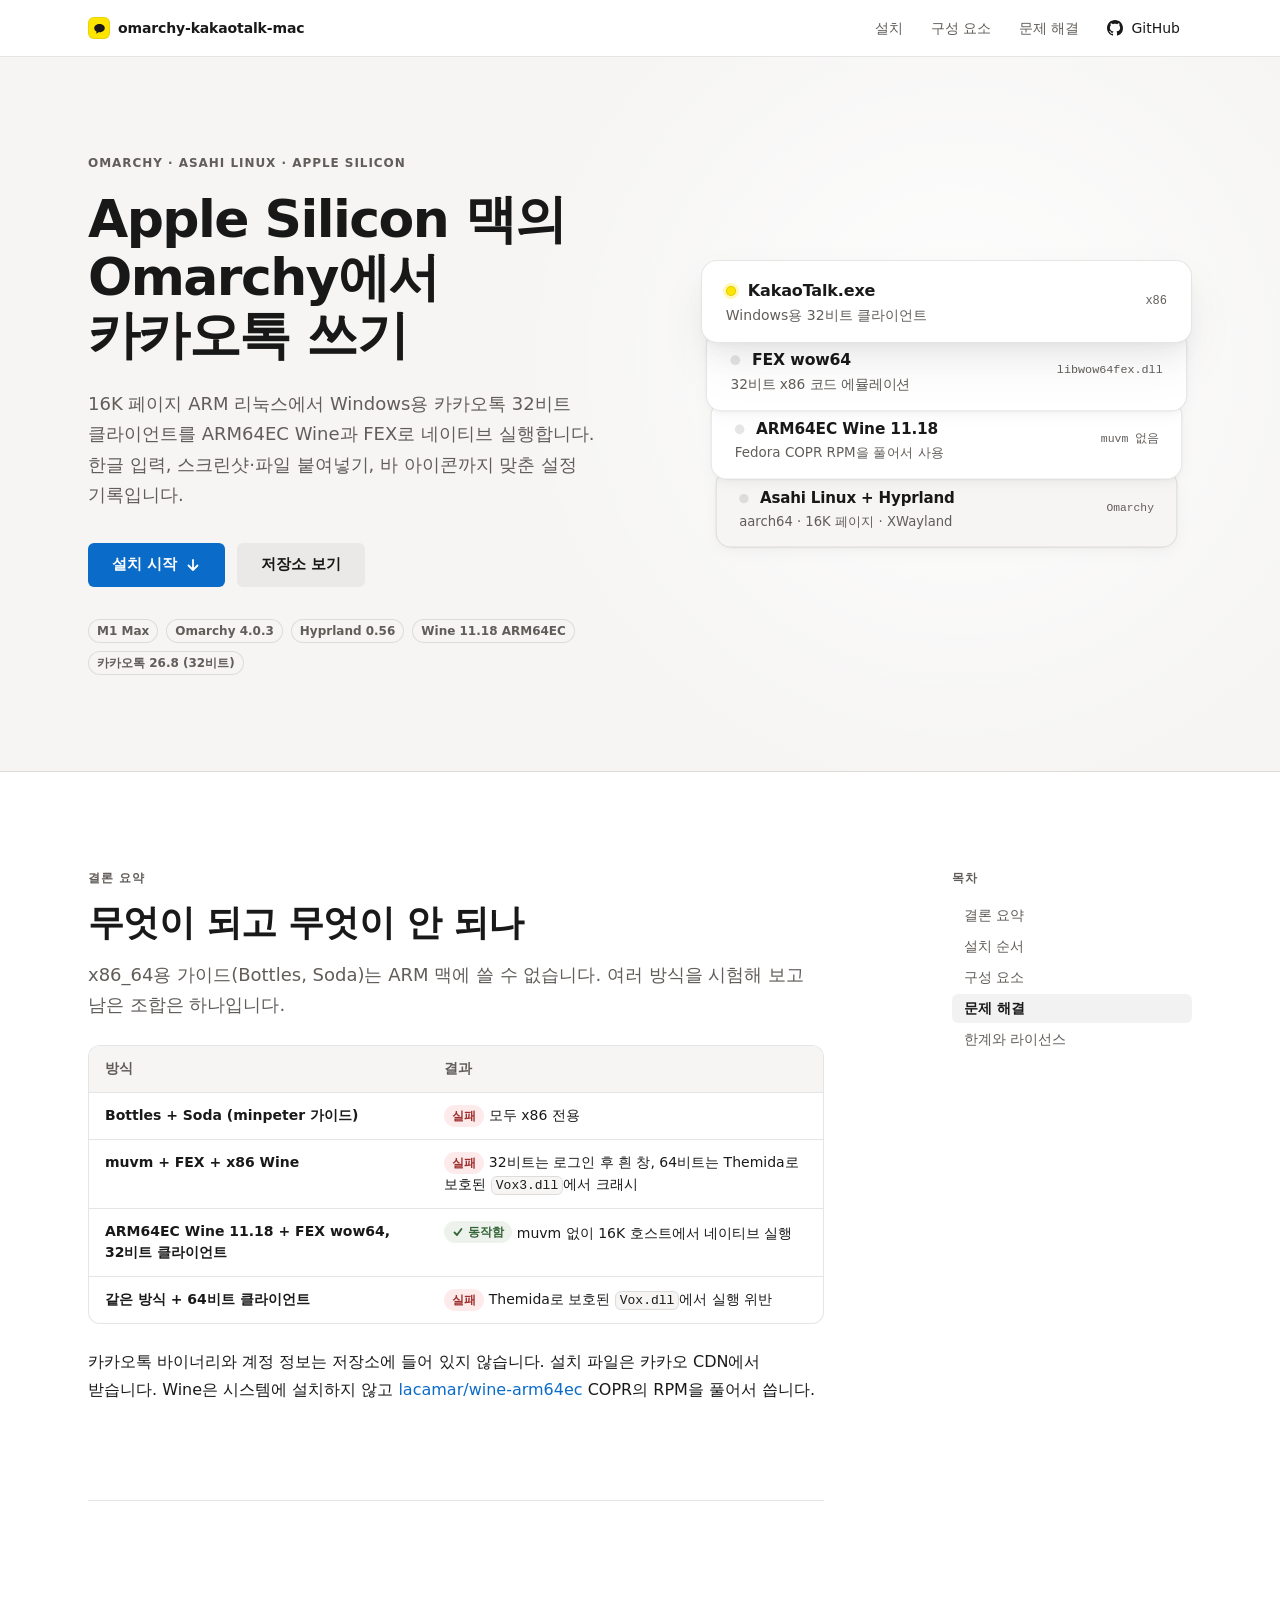
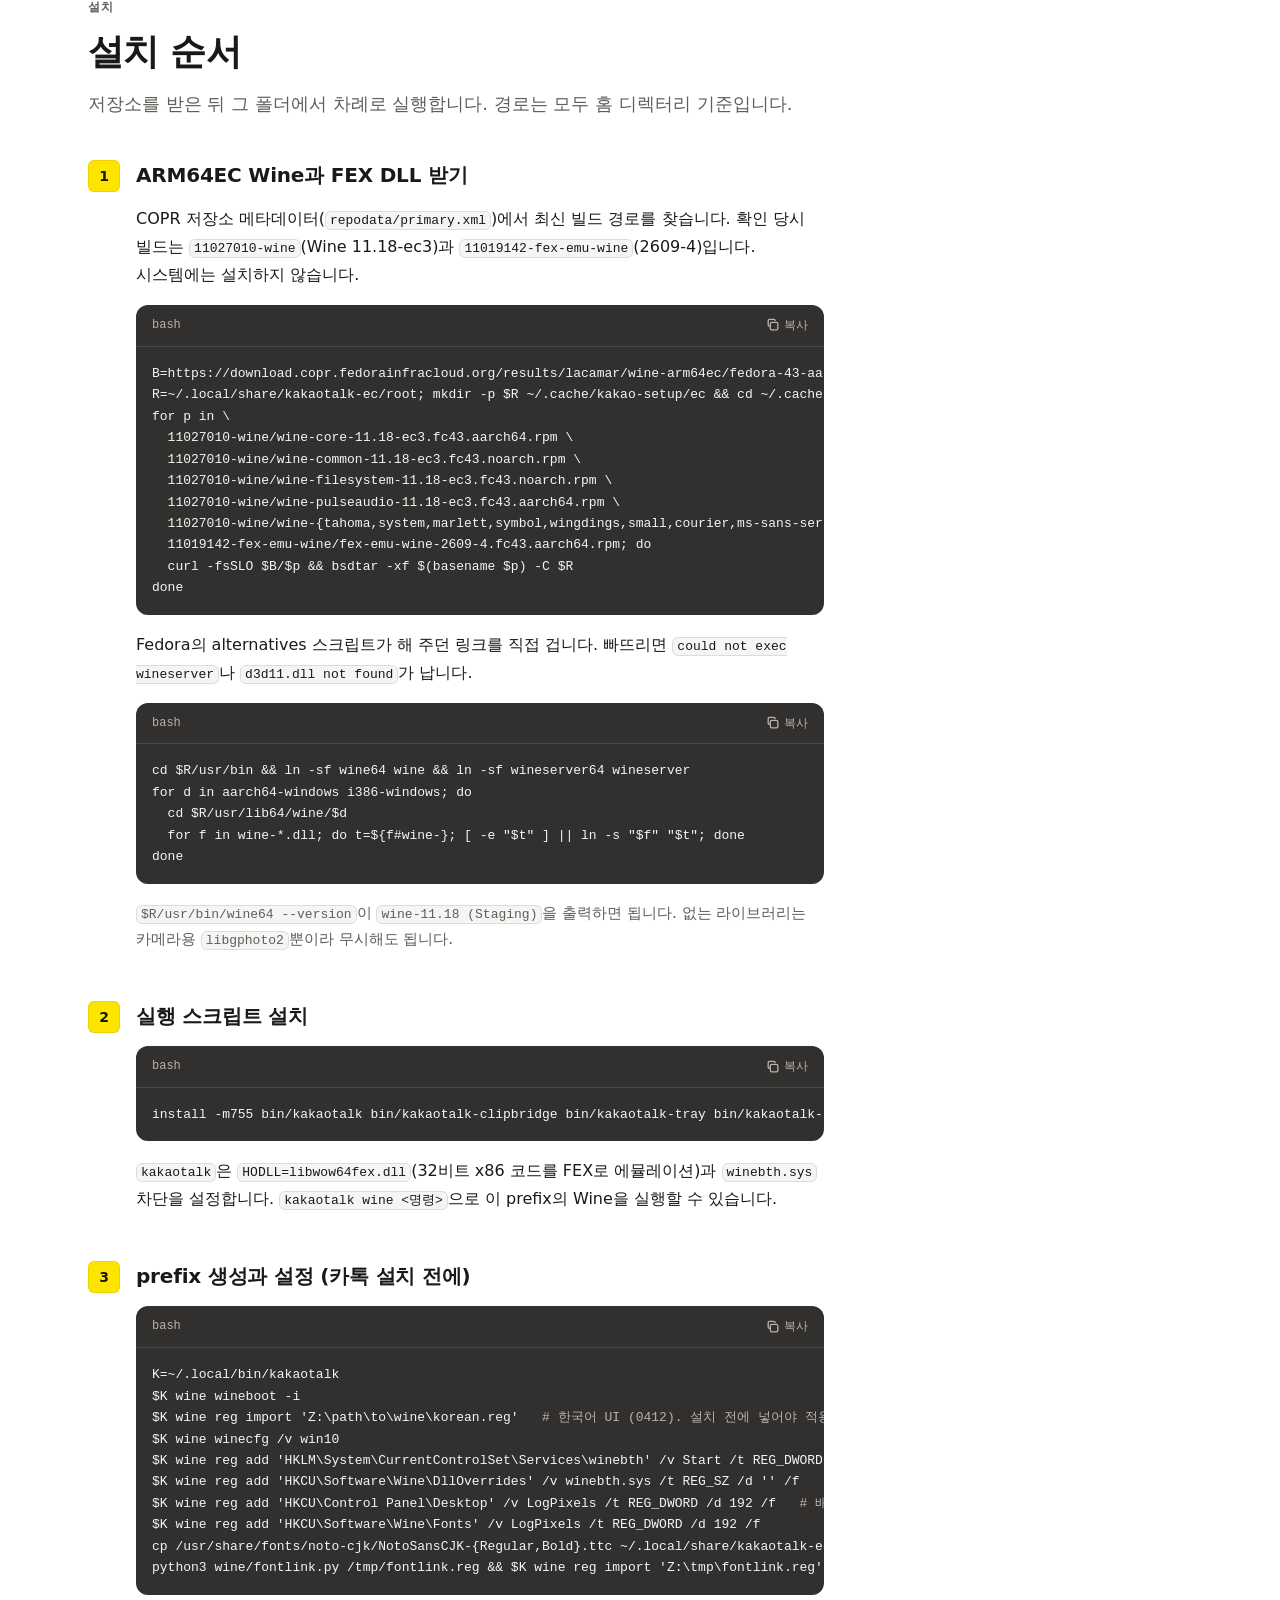
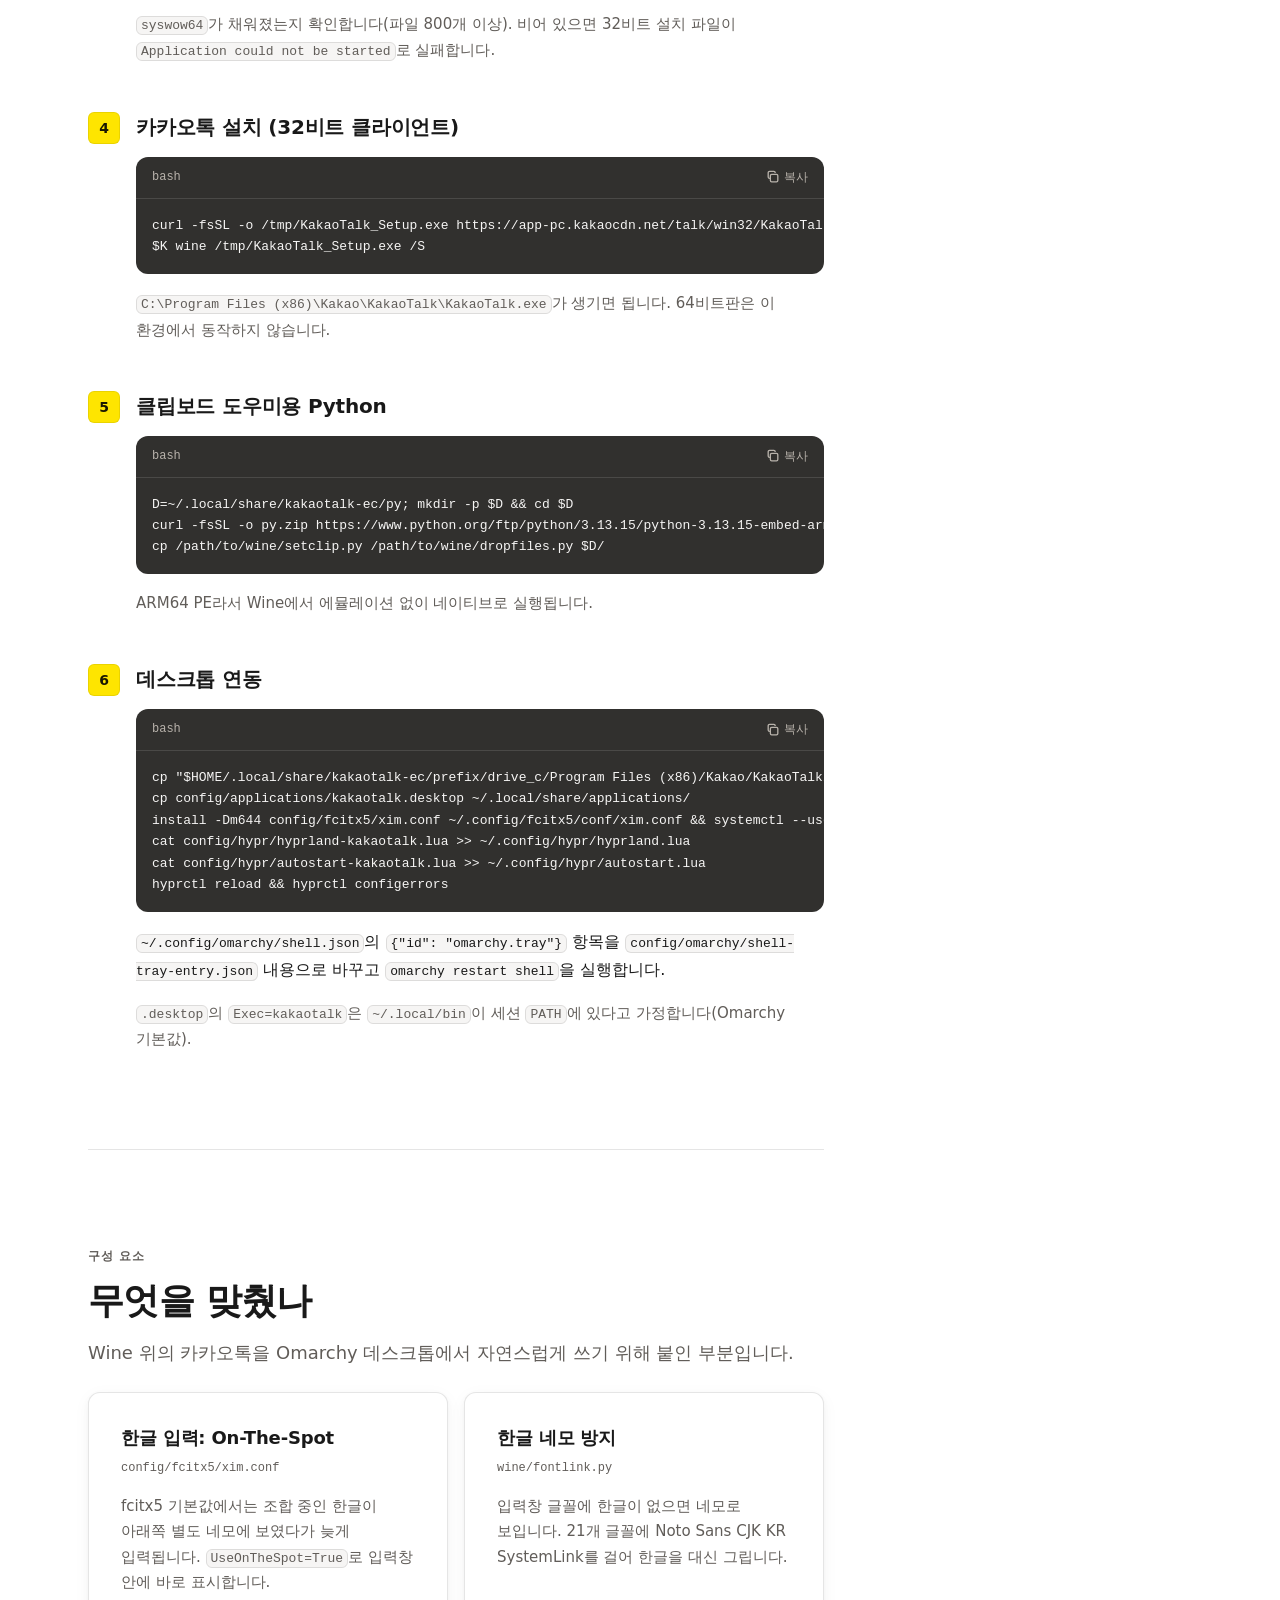
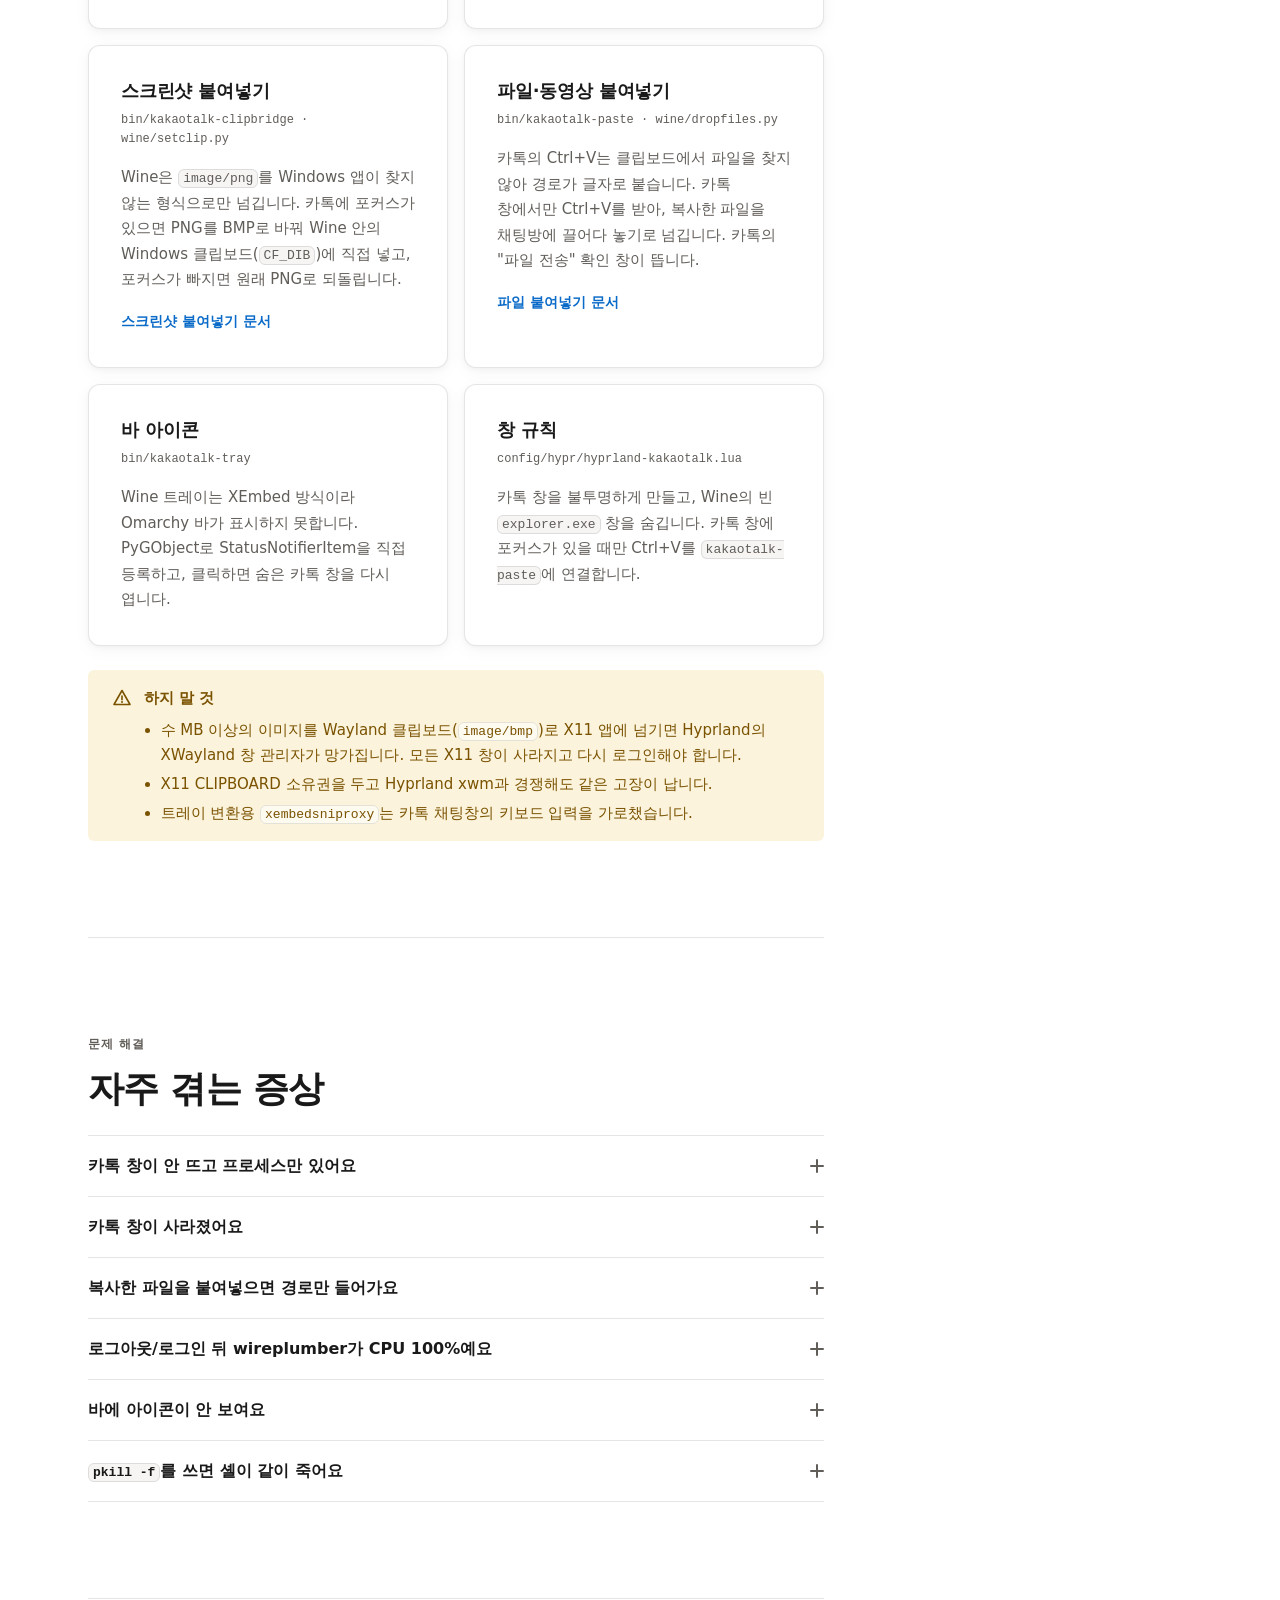
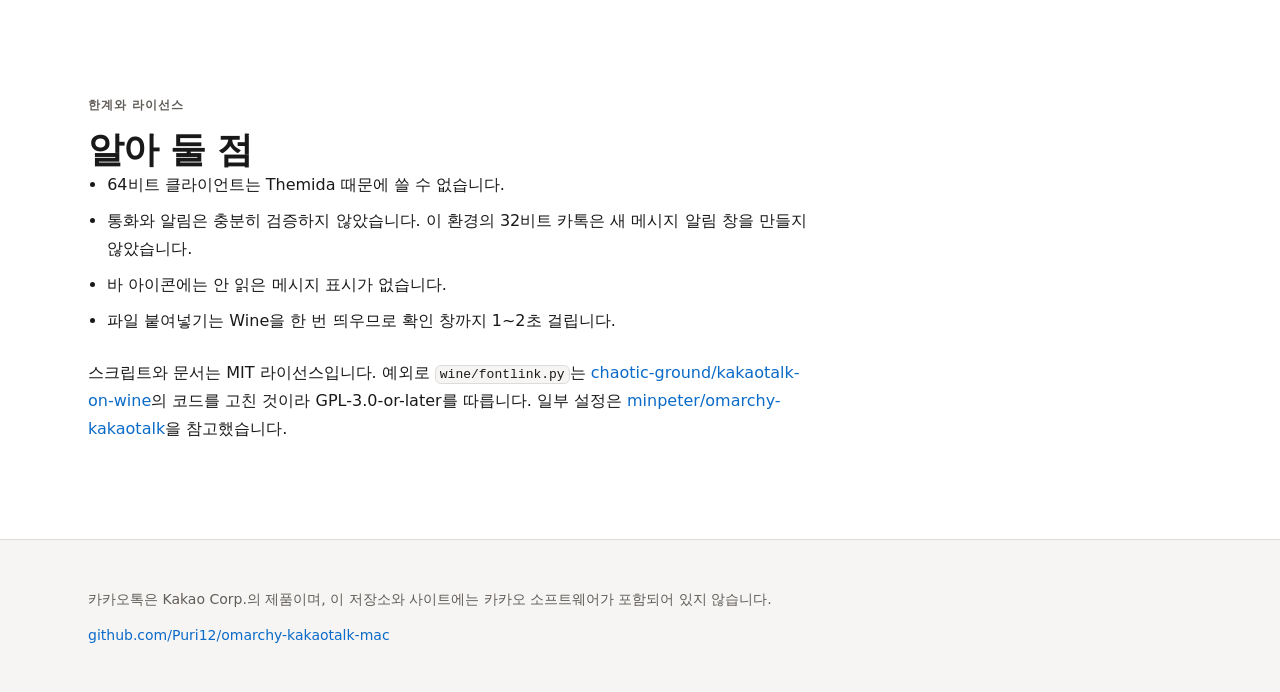
==== site/index.html @ 860ccd34 "Add GitHub Pages guide site Single-page Korean setup guide in site/ (static HTML/CSS/JS, design toke" ====
<!doctype html>
<html lang="ko">
<head>
<meta charset="utf-8">
<meta name="viewport" content="width=device-width, initial-scale=1">
<title>omarchy-kakaotalk-mac · Apple Silicon Omarchy에서 카카오톡 쓰기</title>
<meta name="description" content="Apple Silicon 맥(Asahi Linux)의 Omarchy에서 ARM64EC Wine과 FEX로 Windows용 카카오톡을 설치하고 한글 입력, 스크린샷·파일 붙여넣기, 바 아이콘까지 맞추는 가이드.">
<link rel="canonical" href="https://puri12.github.io/omarchy-kakaotalk-mac/">
<meta property="og:type" content="website">
<meta property="og:title" content="omarchy-kakaotalk-mac">
<meta property="og:description" content="Apple Silicon 맥의 Omarchy에서 Windows용 카카오톡을 쓰는 설정 가이드.">
<meta property="og:url" content="https://puri12.github.io/omarchy-kakaotalk-mac/">
<meta name="twitter:card" content="summary">
<meta name="theme-color" content="#f6f5f4">
<link rel="icon" href="data:image/svg+xml,%3Csvg xmlns='http://www.w3.org/2000/svg' viewBox='0 0 32 32'%3E%3Crect width='32' height='32' rx='8' fill='%23FEE500'/%3E%3Cpath d='M16 8c-5 0-9 3.1-9 7 0 2.5 1.7 4.7 4.2 5.9l-1 3.6 4.1-2.7c.6.1 1.1.1 1.7.1 5 0 9-3.1 9-7s-4-6.9-9-6.9z' fill='%23191919'/%3E%3C/svg%3E">
<link rel="stylesheet" href="style.css">
<script>document.documentElement.classList.add('js')</script>
<script src="app.js" defer></script>
</head>
<body>
<a class="skip" href="#main">본문으로 건너뛰기</a>

<header class="site-header">
  <div class="shell">
    <a class="brand" href="#top" aria-label="omarchy-kakaotalk-mac 처음으로">
      <span class="brand__mark" aria-hidden="true"><svg viewBox="0 0 16 16"><path d="M8 2.5C4.4 2.5 1.5 4.8 1.5 7.6c0 1.8 1.2 3.4 3 4.3l-.7 2.6 3-2c.4.1.8.1 1.2.1 3.6 0 6.5-2.3 6.5-5S11.6 2.5 8 2.5z" fill="#191919"/></svg></span>
      omarchy-kakaotalk-mac
    </a>
    <nav class="header-nav" aria-label="주요 메뉴">
      <a class="opt" href="#install">설치</a>
      <a class="opt" href="#features">구성 요소</a>
      <a class="opt" href="#troubleshooting">문제 해결</a>
      <a class="gh" href="https://github.com/Puri12/omarchy-kakaotalk-mac">
        <svg viewBox="0 0 16 16" aria-hidden="true"><path fill="currentColor" d="M8 0C3.58 0 0 3.58 0 8c0 3.54 2.29 6.53 5.47 7.59.4.07.55-.17.55-.38 0-.19-.01-.82-.01-1.49-2.01.37-2.53-.49-2.69-.94-.09-.23-.48-.94-.82-1.13-.28-.15-.68-.52-.01-.53.63-.01 1.08.58 1.23.82.72 1.21 1.87.87 2.33.66.07-.52.28-.87.51-1.07-1.78-.2-3.64-.89-3.64-3.95 0-.87.31-1.59.82-2.15-.08-.2-.36-1.02.08-2.12 0 0 .67-.21 2.2.82.64-.18 1.32-.27 2-.27.68 0 1.36.09 2 .27 1.53-1.04 2.2-.82 2.2-.82.44 1.1.16 1.92.08 2.12.51.56.82 1.27.82 2.15 0 3.07-1.87 3.75-3.65 3.95.29.25.54.73.54 1.48 0 1.07-.01 1.93-.01 2.2 0 .21.15.46.55.38A8.013 8.013 0 0016 8c0-4.42-3.58-8-8-8z"/></svg>
        GitHub
      </a>
    </nav>
  </div>
</header>

<section class="hero" id="top">
  <div class="shell">
    <div>
      <p class="overline">Omarchy · Asahi Linux · Apple Silicon</p>
      <h1><span class="phrase">Apple Silicon 맥의</span> <span class="phrase">Omarchy에서</span> <span class="phrase">카카오톡 쓰기</span></h1>
      <p class="lead">16K 페이지 ARM 리눅스에서 Windows용 카카오톡 32비트 클라이언트를 ARM64EC Wine과 FEX로 네이티브 실행합니다. 한글 입력, 스크린샷·파일 붙여넣기, 바 아이콘까지 맞춘 설정 기록입니다.</p>
      <div class="actions">
        <a class="btn btn--primary" href="#install">설치 시작
          <svg viewBox="0 0 16 16" aria-hidden="true"><path d="M8 3v10M3.5 8.5 8 13l4.5-4.5" fill="none" stroke="currentColor" stroke-width="1.8" stroke-linecap="round" stroke-linejoin="round"/></svg>
        </a>
        <a class="btn btn--ghost" href="https://github.com/Puri12/omarchy-kakaotalk-mac">저장소 보기</a>
      </div>
      <div class="meta" aria-label="검증 환경">
        <span class="badge badge--neutral">M1 Max</span>
        <span class="badge badge--neutral">Omarchy 4.0.3</span>
        <span class="badge badge--neutral">Hyprland 0.56</span>
        <span class="badge badge--neutral">Wine 11.18 ARM64EC</span>
        <span class="badge badge--neutral">카카오톡 26.8 (32비트)</span>
      </div>
    </div>
    <div class="stack" role="img" aria-label="실행 구조: 카카오톡 32비트 클라이언트가 FEX wow64 위에서, FEX는 ARM64EC Wine 위에서, Wine은 Asahi Linux와 Hyprland의 XWayland 위에서 돈다">
      <div class="stack__layer" style="--i:0"><div><div class="stack__name"><span class="stack__dot"></span>KakaoTalk.exe</div><div class="stack__desc">Windows용 32비트 클라이언트</div></div><span class="stack__tag">x86</span></div>
      <div class="stack__layer" style="--i:1"><div><div class="stack__name"><span class="stack__dot stack__dot--muted"></span>FEX wow64</div><div class="stack__desc">32비트 x86 코드 에뮬레이션</div></div><span class="stack__tag">libwow64fex.dll</span></div>
      <div class="stack__layer" style="--i:2"><div><div class="stack__name"><span class="stack__dot stack__dot--muted"></span>ARM64EC Wine 11.18</div><div class="stack__desc">Fedora COPR RPM을 풀어서 사용</div></div><span class="stack__tag">muvm 없음</span></div>
      <div class="stack__layer" style="--i:3"><div><div class="stack__name"><span class="stack__dot stack__dot--muted"></span>Asahi Linux + Hyprland</div><div class="stack__desc">aarch64 · 16K 페이지 · XWayland</div></div><span class="stack__tag">Omarchy</span></div>
    </div>
  </div>
</section>

<div class="shell">
  <div class="doc">
    <main id="main">

      <section class="section reveal" id="summary" aria-labelledby="summary-h">
        <p class="overline">결론 요약</p>
        <h2 id="summary-h">무엇이 되고 무엇이 안 되나</h2>
        <p class="intro">x86_64용 가이드(Bottles, Soda)는 ARM 맥에 쓸 수 없습니다. 여러 방식을 시험해 보고 남은 조합은 하나입니다.</p>
        <div class="table-wrap" tabindex="0" role="region" aria-label="방식별 결과 표">
          <table>
            <thead><tr><th scope="col">방식</th><th scope="col">결과</th></tr></thead>
            <tbody>
              <tr><td>Bottles + Soda (minpeter 가이드)</td><td><span class="badge badge--fail">실패</span> 모두 x86 전용</td></tr>
              <tr><td>muvm + FEX + x86 Wine</td><td><span class="badge badge--fail">실패</span> 32비트는 로그인 후 흰 창, 64비트는 Themida로 보호된 <code>Vox3.dll</code>에서 크래시</td></tr>
              <tr><td>ARM64EC Wine 11.18 + FEX wow64, 32비트 클라이언트</td><td><span class="badge badge--ok"><svg viewBox="0 0 12 12" aria-hidden="true"><path d="M2.5 6.5 5 9l4.5-6" fill="none" stroke="currentColor" stroke-width="1.8" stroke-linecap="round" stroke-linejoin="round"/></svg>동작함</span> muvm 없이 16K 호스트에서 네이티브 실행</td></tr>
              <tr><td>같은 방식 + 64비트 클라이언트</td><td><span class="badge badge--fail">실패</span> Themida로 보호된 <code>Vox.dll</code>에서 실행 위반</td></tr>
            </tbody>
          </table>
        </div>
        <p>카카오톡 바이너리와 계정 정보는 저장소에 들어 있지 않습니다. 설치 파일은 카카오 CDN에서 받습니다. Wine은 시스템에 설치하지 않고 <a href="https://copr.fedorainfracloud.org/coprs/lacamar/wine-arm64ec/">lacamar/wine-arm64ec</a> COPR의 RPM을 풀어서 씁니다.</p>
      </section>

      <section class="section reveal" id="install" aria-labelledby="install-h">
        <p class="overline">설치</p>
        <h2 id="install-h">설치 순서</h2>
        <p class="intro">저장소를 받은 뒤 그 폴더에서 차례로 실행합니다. 경로는 모두 홈 디렉터리 기준입니다.</p>
        <ol class="steps">
          <li class="step">
            <span class="step__num" aria-hidden="true">1</span>
            <div class="step__body">
              <h3>ARM64EC Wine과 FEX DLL 받기</h3>
              <p>COPR 저장소 메타데이터(<code>repodata/primary.xml</code>)에서 최신 빌드 경로를 찾습니다. 확인 당시 빌드는 <code>11027010-wine</code>(Wine 11.18-ec3)과 <code>11019142-fex-emu-wine</code>(2609-4)입니다. 시스템에는 설치하지 않습니다.</p>
              <figure class="code"><figcaption>bash<button class="copy" type="button"><svg class="ico-copy" viewBox="0 0 16 16" aria-hidden="true"><rect x="5" y="5" width="8.5" height="8.5" rx="1.5" fill="none" stroke="currentColor" stroke-width="1.5"/><path d="M10.5 3.5v-.5A1.5 1.5 0 0 0 9 1.5H4A1.5 1.5 0 0 0 2.5 3v5A1.5 1.5 0 0 0 4 9.5h.5" fill="none" stroke="currentColor" stroke-width="1.5"/></svg><svg class="ico-done" viewBox="0 0 16 16" aria-hidden="true"><path d="M3 8.5 6.5 12 13 4.5" fill="none" stroke="currentColor" stroke-width="1.8" stroke-linecap="round" stroke-linejoin="round"/></svg><span>복사</span></button></figcaption><pre tabindex="0"><code>B=https://download.copr.fedorainfracloud.org/results/lacamar/wine-arm64ec/fedora-43-aarch64
R=~/.local/share/kakaotalk-ec/root; mkdir -p $R ~/.cache/kakao-setup/ec &amp;&amp; cd ~/.cache/kakao-setup/ec
for p in \
  11027010-wine/wine-core-11.18-ec3.fc43.aarch64.rpm \
  11027010-wine/wine-common-11.18-ec3.fc43.noarch.rpm \
  11027010-wine/wine-filesystem-11.18-ec3.fc43.noarch.rpm \
  11027010-wine/wine-pulseaudio-11.18-ec3.fc43.aarch64.rpm \
  11027010-wine/wine-{tahoma,system,marlett,symbol,wingdings,small,courier,ms-sans-serif,arial}-winefonts-11.18-ec3.fc43.noarch.rpm \
  11019142-fex-emu-wine/fex-emu-wine-2609-4.fc43.aarch64.rpm; do
  curl -fsSLO $B/$p &amp;&amp; bsdtar -xf $(basename $p) -C $R
done</code></pre></figure>
              <p>Fedora의 alternatives 스크립트가 해 주던 링크를 직접 겁니다. 빠뜨리면 <code>could not exec wineserver</code>나 <code>d3d11.dll not found</code>가 납니다.</p>
              <figure class="code"><figcaption>bash<button class="copy" type="button"><svg class="ico-copy" viewBox="0 0 16 16" aria-hidden="true"><rect x="5" y="5" width="8.5" height="8.5" rx="1.5" fill="none" stroke="currentColor" stroke-width="1.5"/><path d="M10.5 3.5v-.5A1.5 1.5 0 0 0 9 1.5H4A1.5 1.5 0 0 0 2.5 3v5A1.5 1.5 0 0 0 4 9.5h.5" fill="none" stroke="currentColor" stroke-width="1.5"/></svg><svg class="ico-done" viewBox="0 0 16 16" aria-hidden="true"><path d="M3 8.5 6.5 12 13 4.5" fill="none" stroke="currentColor" stroke-width="1.8" stroke-linecap="round" stroke-linejoin="round"/></svg><span>복사</span></button></figcaption><pre tabindex="0"><code>cd $R/usr/bin &amp;&amp; ln -sf wine64 wine &amp;&amp; ln -sf wineserver64 wineserver
for d in aarch64-windows i386-windows; do
  cd $R/usr/lib64/wine/$d
  for f in wine-*.dll; do t=${f#wine-}; [ -e "$t" ] || ln -s "$f" "$t"; done
done</code></pre></figure>
              <p class="note"><code>$R/usr/bin/wine64 --version</code>이 <code>wine-11.18 (Staging)</code>을 출력하면 됩니다. 없는 라이브러리는 카메라용 <code>libgphoto2</code>뿐이라 무시해도 됩니다.</p>
            </div>
          </li>

          <li class="step">
            <span class="step__num" aria-hidden="true">2</span>
            <div class="step__body">
              <h3>실행 스크립트 설치</h3>
              <figure class="code"><figcaption>bash<button class="copy" type="button"><svg class="ico-copy" viewBox="0 0 16 16" aria-hidden="true"><rect x="5" y="5" width="8.5" height="8.5" rx="1.5" fill="none" stroke="currentColor" stroke-width="1.5"/><path d="M10.5 3.5v-.5A1.5 1.5 0 0 0 9 1.5H4A1.5 1.5 0 0 0 2.5 3v5A1.5 1.5 0 0 0 4 9.5h.5" fill="none" stroke="currentColor" stroke-width="1.5"/></svg><svg class="ico-done" viewBox="0 0 16 16" aria-hidden="true"><path d="M3 8.5 6.5 12 13 4.5" fill="none" stroke="currentColor" stroke-width="1.8" stroke-linecap="round" stroke-linejoin="round"/></svg><span>복사</span></button></figcaption><pre tabindex="0"><code>install -m755 bin/kakaotalk bin/kakaotalk-clipbridge bin/kakaotalk-tray bin/kakaotalk-paste ~/.local/bin/</code></pre></figure>
              <p><code>kakaotalk</code>은 <code>HODLL=libwow64fex.dll</code>(32비트 x86 코드를 FEX로 에뮬레이션)과 <code>winebth.sys</code> 차단을 설정합니다. <code>kakaotalk wine &lt;명령&gt;</code>으로 이 prefix의 Wine을 실행할 수 있습니다.</p>
            </div>
          </li>

          <li class="step">
            <span class="step__num" aria-hidden="true">3</span>
            <div class="step__body">
              <h3>prefix 생성과 설정 (카톡 설치 전에)</h3>
              <figure class="code"><figcaption>bash<button class="copy" type="button"><svg class="ico-copy" viewBox="0 0 16 16" aria-hidden="true"><rect x="5" y="5" width="8.5" height="8.5" rx="1.5" fill="none" stroke="currentColor" stroke-width="1.5"/><path d="M10.5 3.5v-.5A1.5 1.5 0 0 0 9 1.5H4A1.5 1.5 0 0 0 2.5 3v5A1.5 1.5 0 0 0 4 9.5h.5" fill="none" stroke="currentColor" stroke-width="1.5"/></svg><svg class="ico-done" viewBox="0 0 16 16" aria-hidden="true"><path d="M3 8.5 6.5 12 13 4.5" fill="none" stroke="currentColor" stroke-width="1.8" stroke-linecap="round" stroke-linejoin="round"/></svg><span>복사</span></button></figcaption><pre tabindex="0"><code>K=~/.local/bin/kakaotalk
$K wine wineboot -i
$K wine reg import 'Z:\path\to\wine\korean.reg'   <span class="c"># 한국어 UI (0412). 설치 전에 넣어야 적용됨</span>
$K wine winecfg /v win10
$K wine reg add 'HKLM\System\CurrentControlSet\Services\winebth' /v Start /t REG_DWORD /d 4 /f
$K wine reg add 'HKCU\Software\Wine\DllOverrides' /v winebth.sys /t REG_SZ /d '' /f
$K wine reg add 'HKCU\Control Panel\Desktop' /v LogPixels /t REG_DWORD /d 192 /f   <span class="c"># 배율 2.0 기준</span>
$K wine reg add 'HKCU\Software\Wine\Fonts' /v LogPixels /t REG_DWORD /d 192 /f
cp /usr/share/fonts/noto-cjk/NotoSansCJK-{Regular,Bold}.ttc ~/.local/share/kakaotalk-ec/prefix/drive_c/windows/Fonts/
python3 wine/fontlink.py /tmp/fontlink.reg &amp;&amp; $K wine reg import 'Z:\tmp\fontlink.reg'</code></pre></figure>
              <p class="note"><code>syswow64</code>가 채워졌는지 확인합니다(파일 800개 이상). 비어 있으면 32비트 설치 파일이 <code>Application could not be started</code>로 실패합니다.</p>
            </div>
          </li>

          <li class="step">
            <span class="step__num" aria-hidden="true">4</span>
            <div class="step__body">
              <h3>카카오톡 설치 (32비트 클라이언트)</h3>
              <figure class="code"><figcaption>bash<button class="copy" type="button"><svg class="ico-copy" viewBox="0 0 16 16" aria-hidden="true"><rect x="5" y="5" width="8.5" height="8.5" rx="1.5" fill="none" stroke="currentColor" stroke-width="1.5"/><path d="M10.5 3.5v-.5A1.5 1.5 0 0 0 9 1.5H4A1.5 1.5 0 0 0 2.5 3v5A1.5 1.5 0 0 0 4 9.5h.5" fill="none" stroke="currentColor" stroke-width="1.5"/></svg><svg class="ico-done" viewBox="0 0 16 16" aria-hidden="true"><path d="M3 8.5 6.5 12 13 4.5" fill="none" stroke="currentColor" stroke-width="1.8" stroke-linecap="round" stroke-linejoin="round"/></svg><span>복사</span></button></figcaption><pre tabindex="0"><code>curl -fsSL -o /tmp/KakaoTalk_Setup.exe https://app-pc.kakaocdn.net/talk/win32/KakaoTalk_Setup.exe
$K wine /tmp/KakaoTalk_Setup.exe /S</code></pre></figure>
              <p class="note"><code>C:\Program Files (x86)\Kakao\KakaoTalk\KakaoTalk.exe</code>가 생기면 됩니다. 64비트판은 이 환경에서 동작하지 않습니다.</p>
            </div>
          </li>

          <li class="step">
            <span class="step__num" aria-hidden="true">5</span>
            <div class="step__body">
              <h3>클립보드 도우미용 Python</h3>
              <figure class="code"><figcaption>bash<button class="copy" type="button"><svg class="ico-copy" viewBox="0 0 16 16" aria-hidden="true"><rect x="5" y="5" width="8.5" height="8.5" rx="1.5" fill="none" stroke="currentColor" stroke-width="1.5"/><path d="M10.5 3.5v-.5A1.5 1.5 0 0 0 9 1.5H4A1.5 1.5 0 0 0 2.5 3v5A1.5 1.5 0 0 0 4 9.5h.5" fill="none" stroke="currentColor" stroke-width="1.5"/></svg><svg class="ico-done" viewBox="0 0 16 16" aria-hidden="true"><path d="M3 8.5 6.5 12 13 4.5" fill="none" stroke="currentColor" stroke-width="1.8" stroke-linecap="round" stroke-linejoin="round"/></svg><span>복사</span></button></figcaption><pre tabindex="0"><code>D=~/.local/share/kakaotalk-ec/py; mkdir -p $D &amp;&amp; cd $D
curl -fsSL -o py.zip https://www.python.org/ftp/python/3.13.15/python-3.13.15-embed-arm64.zip &amp;&amp; bsdtar -xf py.zip &amp;&amp; rm py.zip
cp /path/to/wine/setclip.py /path/to/wine/dropfiles.py $D/</code></pre></figure>
              <p class="note">ARM64 PE라서 Wine에서 에뮬레이션 없이 네이티브로 실행됩니다.</p>
            </div>
          </li>

          <li class="step">
            <span class="step__num" aria-hidden="true">6</span>
            <div class="step__body">
              <h3>데스크톱 연동</h3>
              <figure class="code"><figcaption>bash<button class="copy" type="button"><svg class="ico-copy" viewBox="0 0 16 16" aria-hidden="true"><rect x="5" y="5" width="8.5" height="8.5" rx="1.5" fill="none" stroke="currentColor" stroke-width="1.5"/><path d="M10.5 3.5v-.5A1.5 1.5 0 0 0 9 1.5H4A1.5 1.5 0 0 0 2.5 3v5A1.5 1.5 0 0 0 4 9.5h.5" fill="none" stroke="currentColor" stroke-width="1.5"/></svg><svg class="ico-done" viewBox="0 0 16 16" aria-hidden="true"><path d="M3 8.5 6.5 12 13 4.5" fill="none" stroke="currentColor" stroke-width="1.8" stroke-linecap="round" stroke-linejoin="round"/></svg><span>복사</span></button></figcaption><pre tabindex="0"><code>cp "$HOME/.local/share/kakaotalk-ec/prefix/drive_c/Program Files (x86)/Kakao/KakaoTalk/skin/default/image/2.0/x2.0/setting_img_talkappicon.png" ~/.local/share/icons/kakaotalk.png
cp config/applications/kakaotalk.desktop ~/.local/share/applications/
install -Dm644 config/fcitx5/xim.conf ~/.config/fcitx5/conf/xim.conf &amp;&amp; systemctl --user restart omarchy-fcitx5.service
cat config/hypr/hyprland-kakaotalk.lua &gt;&gt; ~/.config/hypr/hyprland.lua
cat config/hypr/autostart-kakaotalk.lua &gt;&gt; ~/.config/hypr/autostart.lua
hyprctl reload &amp;&amp; hyprctl configerrors</code></pre></figure>
              <p><code>~/.config/omarchy/shell.json</code>의 <code>{"id": "omarchy.tray"}</code> 항목을 <code>config/omarchy/shell-tray-entry.json</code> 내용으로 바꾸고 <code>omarchy restart shell</code>을 실행합니다.</p>
              <p class="note"><code>.desktop</code>의 <code>Exec=kakaotalk</code>은 <code>~/.local/bin</code>이 세션 <code>PATH</code>에 있다고 가정합니다(Omarchy 기본값).</p>
            </div>
          </li>
        </ol>
      </section>

      <section class="section reveal" id="features" aria-labelledby="features-h">
        <p class="overline">구성 요소</p>
        <h2 id="features-h">무엇을 맞췄나</h2>
        <p class="intro">Wine 위의 카카오톡을 Omarchy 데스크톱에서 자연스럽게 쓰기 위해 붙인 부분입니다.</p>
        <div class="cards">
          <article class="card">
            <h3>한글 입력: On-The-Spot</h3>
            <p class="files">config/fcitx5/xim.conf</p>
            <p>fcitx5 기본값에서는 조합 중인 한글이 아래쪽 별도 네모에 보였다가 늦게 입력됩니다. <code>UseOnTheSpot=True</code>로 입력창 안에 바로 표시합니다.</p>
          </article>
          <article class="card">
            <h3>한글 네모 방지</h3>
            <p class="files">wine/fontlink.py</p>
            <p>입력창 글꼴에 한글이 없으면 네모로 보입니다. 21개 글꼴에 Noto Sans CJK KR SystemLink를 걸어 한글을 대신 그립니다.</p>
          </article>
          <article class="card">
            <h3>스크린샷 붙여넣기</h3>
            <p class="files">bin/kakaotalk-clipbridge · wine/setclip.py</p>
            <p>Wine은 <code>image/png</code>를 Windows 앱이 찾지 않는 형식으로만 넘깁니다. 카톡에 포커스가 있으면 PNG를 BMP로 바꿔 Wine 안의 Windows 클립보드(<code>CF_DIB</code>)에 직접 넣고, 포커스가 빠지면 원래 PNG로 되돌립니다.</p>
            <a class="more" href="https://github.com/Puri12/omarchy-kakaotalk-mac/blob/main/docs/clipboard-paste.md">스크린샷 붙여넣기 문서</a>
          </article>
          <article class="card">
            <h3>파일·동영상 붙여넣기</h3>
            <p class="files">bin/kakaotalk-paste · wine/dropfiles.py</p>
            <p>카톡의 Ctrl+V는 클립보드에서 파일을 찾지 않아 경로가 글자로 붙습니다. 카톡 창에서만 Ctrl+V를 받아, 복사한 파일을 채팅방에 끌어다 놓기로 넘깁니다. 카톡의 "파일 전송" 확인 창이 뜹니다.</p>
            <a class="more" href="https://github.com/Puri12/omarchy-kakaotalk-mac/blob/main/docs/file-paste.md">파일 붙여넣기 문서</a>
          </article>
          <article class="card">
            <h3>바 아이콘</h3>
            <p class="files">bin/kakaotalk-tray</p>
            <p>Wine 트레이는 XEmbed 방식이라 Omarchy 바가 표시하지 못합니다. PyGObject로 StatusNotifierItem을 직접 등록하고, 클릭하면 숨은 카톡 창을 다시 엽니다.</p>
          </article>
          <article class="card">
            <h3>창 규칙</h3>
            <p class="files">config/hypr/hyprland-kakaotalk.lua</p>
            <p>카톡 창을 불투명하게 만들고, Wine의 빈 <code>explorer.exe</code> 창을 숨깁니다. 카톡 창에 포커스가 있을 때만 Ctrl+V를 <code>kakaotalk-paste</code>에 연결합니다.</p>
          </article>
        </div>
        <div class="callout" role="note">
          <svg viewBox="0 0 20 20" aria-hidden="true"><path d="M10 2.5 18 16.5H2L10 2.5Z" fill="none" stroke="currentColor" stroke-width="1.6" stroke-linejoin="round"/><path d="M10 8v3.8" stroke="currentColor" stroke-width="1.6" stroke-linecap="round"/><circle cx="10" cy="14" r="1" fill="currentColor"/></svg>
          <div>
            <strong>하지 말 것</strong>
            <ul>
              <li>수 MB 이상의 이미지를 Wayland 클립보드(<code>image/bmp</code>)로 X11 앱에 넘기면 Hyprland의 XWayland 창 관리자가 망가집니다. 모든 X11 창이 사라지고 다시 로그인해야 합니다.</li>
              <li>X11 CLIPBOARD 소유권을 두고 Hyprland xwm과 경쟁해도 같은 고장이 납니다.</li>
              <li>트레이 변환용 <code>xembedsniproxy</code>는 카톡 채팅창의 키보드 입력을 가로챘습니다.</li>
            </ul>
          </div>
        </div>
      </section>

      <section class="section reveal" id="troubleshooting" aria-labelledby="troubleshooting-h">
        <p class="overline">문제 해결</p>
        <h2 id="troubleshooting-h">자주 겪는 증상</h2>
        <div class="faq">
          <details>
            <summary>카톡 창이 안 뜨고 프로세스만 있어요<span class="pm" aria-hidden="true"></span></summary>
            <div class="answer">XWayland 창 관리자가 고장난 상태입니다. 간단한 X11 창도 안 뜨면 확실합니다. <code>omarchy system logout</code> 후 다시 로그인합니다. Xwayland를 종료해도 다시 시작되지 않습니다.</div>
          </details>
          <details>
            <summary>카톡 창이 사라졌어요<span class="pm" aria-hidden="true"></span></summary>
            <div class="answer">트레이로 숨은 것입니다. 바 아이콘을 누르거나 <code>kakaotalk</code>을 다시 실행합니다.</div>
          </details>
          <details>
            <summary>복사한 파일을 붙여넣으면 경로만 들어가요<span class="pm" aria-hidden="true"></span></summary>
            <div class="answer">카톡 창에 포커스가 있을 때 <code>hyprctl binds</code>에 <code>KakaoTalk: paste copied files as attachments</code>가 있는지 확인합니다. 없으면 <code>config/hypr/hyprland-kakaotalk.lua</code>의 Ctrl+V 부분이 <code>hyprland.lua</code>에 들어갔는지, <code>dropfiles.py</code>가 <code>~/.local/share/kakaotalk-ec/py/</code>에 있는지 봅니다.</div>
          </details>
          <details>
            <summary>로그아웃/로그인 뒤 wireplumber가 CPU 100%예요<span class="pm" aria-hidden="true"></span></summary>
            <div class="answer">wireplumber 0.5.17의 루프 버그입니다. <code>systemctl --user kill --signal=KILL wireplumber &amp;&amp; systemctl --user restart wireplumber</code>로 풉니다.</div>
          </details>
          <details>
            <summary>바에 아이콘이 안 보여요<span class="pm" aria-hidden="true"></span></summary>
            <div class="answer"><code>omarchy restart shell</code>을 실행합니다.</div>
          </details>
          <details>
            <summary><span><code>pkill -f</code>를 쓰면 셸이 같이 죽어요</span><span class="pm" aria-hidden="true"></span></summary>
            <div class="answer">패턴이 자기 셸의 명령줄에도 매칭되기 때문입니다. <code>[k]akaotalk</code>처럼 대괄호 형태로 씁니다.</div>
          </details>
        </div>
      </section>

      <section class="section reveal" id="limits" aria-labelledby="limits-h">
        <p class="overline">한계와 라이선스</p>
        <h2 id="limits-h">알아 둘 점</h2>
        <ul class="plain">
          <li>64비트 클라이언트는 Themida 때문에 쓸 수 없습니다.</li>
          <li>통화와 알림은 충분히 검증하지 않았습니다. 이 환경의 32비트 카톡은 새 메시지 알림 창을 만들지 않았습니다.</li>
          <li>바 아이콘에는 안 읽은 메시지 표시가 없습니다.</li>
          <li>파일 붙여넣기는 Wine을 한 번 띄우므로 확인 창까지 1~2초 걸립니다.</li>
        </ul>
        <p>스크립트와 문서는 MIT 라이선스입니다. 예외로 <code>wine/fontlink.py</code>는 <a href="https://github.com/chaotic-ground/kakaotalk-on-wine">chaotic-ground/kakaotalk-on-wine</a>의 코드를 고친 것이라 GPL-3.0-or-later를 따릅니다. 일부 설정은 <a href="https://github.com/minpeter/omarchy-kakaotalk">minpeter/omarchy-kakaotalk</a>을 참고했습니다.</p>
      </section>

    </main>

    <nav class="toc" aria-label="목차">
      <p>목차</p>
      <ol>
        <li><a href="#summary">결론 요약</a></li>
        <li><a href="#install">설치 순서</a></li>
        <li><a href="#features">구성 요소</a></li>
        <li><a href="#troubleshooting">문제 해결</a></li>
        <li><a href="#limits">한계와 라이선스</a></li>
      </ol>
    </nav>
  </div>
</div>

<footer class="site-footer">
  <div class="shell">
    <p>카카오톡은 Kakao Corp.의 제품이며, 이 저장소와 사이트에는 카카오 소프트웨어가 포함되어 있지 않습니다.</p>
    <p><a href="https://github.com/Puri12/omarchy-kakaotalk-mac">github.com/Puri12/omarchy-kakaotalk-mac</a></p>
  </div>
</footer>
</body>
</html>
---- site/style.css ----
:root {
  --surface-primary: #ffffff;
  --surface-warm: #f6f5f4;
  --surface-ink: #31302e;
  --text-primary: rgba(0, 0, 0, 0.9);
  --text-secondary: #615d59;
  --text-tertiary: #8a847e;
  --text-on-ink: #f6f5f4;
  --text-on-ink-muted: #b8b2ab;
  --border-default: rgba(0, 0, 0, 0.1);
  --border-on-ink: rgba(255, 255, 255, 0.12);
  --accent-link: #0b6bc8;
  --accent-link-hover: #005bab;
  --accent-marker: #fee500;
  --status-ok-bg: #edf3ec;
  --status-ok-text: #346538;
  --status-fail-bg: #fdebec;
  --status-fail-text: #9f2f2d;
  --status-note-bg: #fbf3db;
  --status-note-text: #7a5200;
  --focus-ring: #097fe8;
  --wash: rgba(0, 0, 0, 0.05);
  --wash-strong: rgba(0, 0, 0, 0.08);
  --wash-on-ink: rgba(255, 255, 255, 0.08);

  --font-sans: "Pretendard Variable", Pretendard, "Apple SD Gothic Neo", "Noto Sans KR", "Noto Sans CJK KR", system-ui, sans-serif;
  --font-mono: "JetBrains Mono", "SF Mono", ui-monospace, "Noto Sans Mono CJK KR", monospace;

  --space-1: 4px;
  --space-2: 8px;
  --space-3: 12px;
  --space-4: 16px;
  --space-6: 24px;
  --space-8: 32px;
  --space-10: 40px;
  --space-12: 48px;
  --space-16: 64px;
  --space-24: 96px;

  --measure: 46rem;
  --shell: 72rem;
  --toc: 15rem;

  --radius-sm: 6px;
  --radius-md: 12px;
  --radius-lg: 16px;
  --radius-full: 9999px;

  --shadow-card: 0 4px 18px rgba(0, 0, 0, 0.04), 0 2px 7.8px rgba(0, 0, 0, 0.027), 0 0.8px 2.9px rgba(0, 0, 0, 0.02), 0 0.18px 1px rgba(0, 0, 0, 0.01);
  --shadow-deep: 0 1px 3px rgba(0, 0, 0, 0.01), 0 3px 7px rgba(0, 0, 0, 0.02), 0 7px 15px rgba(0, 0, 0, 0.02), 0 14px 28px rgba(0, 0, 0, 0.04), 0 23px 52px rgba(0, 0, 0, 0.05);

  --ease-emphasis: cubic-bezier(0.16, 1, 0.3, 1);
}

*, *::before, *::after { box-sizing: border-box; }

html { scroll-behavior: smooth; scroll-padding-top: var(--space-24); -webkit-text-size-adjust: 100%; }

body {
  margin: 0;
  background: var(--surface-primary);
  color: var(--text-primary);
  font-family: var(--font-sans);
  font-size: 1rem;
  line-height: 1.75;
  word-break: keep-all;
  overflow-wrap: anywhere;
  -webkit-font-smoothing: antialiased;
}

a { color: var(--accent-link); text-decoration: none; text-underline-offset: 3px; }
a:hover { color: var(--accent-link-hover); text-decoration: underline; }

:focus-visible { outline: 2px solid var(--focus-ring); outline-offset: 2px; border-radius: 2px; }

code, kbd, pre { font-family: var(--font-mono); }

:not(pre) > code {
  font-size: 0.8125rem;
  background: var(--surface-warm);
  border: 1px solid var(--border-default);
  border-radius: var(--radius-sm);
  padding: 1px var(--space-1);
  word-break: normal;
  overflow-wrap: anywhere;
}

h1, h2, h3 { margin: 0; font-weight: 700; }
p { margin: 0; }

.skip {
  position: absolute; left: var(--space-4); top: var(--space-4);
  transform: translateY(-200%);
  background: var(--surface-ink); color: var(--text-on-ink);
  padding: var(--space-2) var(--space-4); border-radius: var(--radius-sm); z-index: 10;
}
.skip:focus { transform: none; color: var(--text-on-ink); }

.shell { max-width: var(--shell); margin: 0 auto; padding: 0 var(--space-6); }

.site-header {
  position: sticky; top: 0; z-index: 5;
  background: rgba(255, 255, 255, 0.86);
  backdrop-filter: saturate(1.4) blur(10px);
  -webkit-backdrop-filter: saturate(1.4) blur(10px);
  border-bottom: 1px solid var(--border-default);
}
.site-header .shell { display: flex; align-items: center; justify-content: space-between; gap: var(--space-4); min-height: 56px; }
.brand { display: inline-flex; align-items: center; gap: var(--space-2); color: var(--text-primary); font-weight: 700; font-size: 0.875rem; letter-spacing: -0.01em; }
.brand:hover { color: var(--text-primary); text-decoration: none; }
.brand__mark { width: 22px; height: 22px; border-radius: var(--radius-sm); background: var(--accent-marker); display: grid; place-items: center; box-shadow: inset 0 0 0 1px rgba(0, 0, 0, 0.08); }
.brand__mark svg { width: 13px; height: 13px; }
.header-nav { display: flex; align-items: center; gap: var(--space-1); }
.header-nav a { color: var(--text-secondary); font-size: 0.875rem; font-weight: 500; padding: var(--space-2) var(--space-3); border-radius: var(--radius-sm); transition: background-color 200ms ease-in-out, color 200ms ease-in-out; }
.header-nav a:hover { color: var(--text-primary); background: var(--wash); text-decoration: none; }
.header-nav .gh { display: inline-flex; align-items: center; gap: var(--space-2); color: var(--text-primary); }
.header-nav .gh svg { width: 16px; height: 16px; }
@media (max-width: 720px) { .header-nav .opt { display: none; } }

.btn {
  display: inline-flex; align-items: center; gap: var(--space-2);
  padding: var(--space-3) var(--space-6); border-radius: var(--radius-sm);
  font-size: 0.9375rem; font-weight: 600; line-height: 1.3;
  transition: background-color 200ms ease-in-out, transform 120ms ease-out;
}
.btn svg { width: 16px; height: 16px; }
.btn:hover { text-decoration: none; }
.btn:active { transform: scale(0.98); }
.btn--primary { background: var(--accent-link); color: #ffffff; }
.btn--primary:hover { background: var(--accent-link-hover); color: #ffffff; }
.btn--ghost { background: var(--wash); color: var(--text-primary); }
.btn--ghost:hover { background: var(--wash-strong); color: var(--text-primary); }

.badge { display: inline-flex; align-items: center; gap: var(--space-1); border-radius: var(--radius-full); padding: 2px var(--space-2); font-size: 0.75rem; font-weight: 600; line-height: 1.5; white-space: nowrap; }
.badge svg { width: 12px; height: 12px; }
.badge--ok { background: var(--status-ok-bg); color: var(--status-ok-text); }
.badge--fail { background: var(--status-fail-bg); color: var(--status-fail-text); }
.badge--neutral { background: var(--surface-warm); color: var(--text-secondary); border: 1px solid var(--border-default); }

.hero { position: relative; overflow: hidden; background: var(--surface-warm); border-bottom: 1px solid var(--border-default); }
.hero::before {
  content: ""; position: absolute; inset: -20% -10% auto auto; width: 70%; aspect-ratio: 1;
  background: radial-gradient(closest-side, rgba(255, 255, 255, 0.9), rgba(255, 255, 255, 0));
  pointer-events: none;
}
.hero .shell { position: relative; display: grid; grid-template-columns: minmax(0, 1.15fr) minmax(0, 1fr); gap: var(--space-12); align-items: center; padding-top: var(--space-24); padding-bottom: var(--space-24); }
.phrase { display: inline-block; }
.overline { font-size: 0.75rem; font-weight: 600; letter-spacing: 0.08em; text-transform: uppercase; color: var(--text-secondary); }
.hero h1 { margin-top: var(--space-4); font-size: clamp(2.125rem, 4.6vw, 3.25rem); line-height: 1.12; letter-spacing: -0.03em; }
.hero .lead { margin-top: var(--space-6); font-size: 1.125rem; line-height: 1.7; color: var(--text-secondary); max-width: 34rem; }
.hero .actions { margin-top: var(--space-8); display: flex; flex-wrap: wrap; gap: var(--space-3); }
.hero .meta { margin-top: var(--space-8); display: flex; flex-wrap: wrap; gap: var(--space-2); }

.stack { position: relative; display: grid; gap: 0; padding: var(--space-4) 0; }
.stack__layer {
  position: relative; display: flex; align-items: center; justify-content: space-between; gap: var(--space-4);
  background: var(--surface-primary); border: 1px solid var(--border-default); border-radius: var(--radius-lg);
  padding: var(--space-4) var(--space-6); box-shadow: var(--shadow-card);
  transform: translateY(calc(var(--i) * -6px)) scale(calc(1 - var(--i) * 0.02));
  margin-top: calc(var(--space-2) * -1);
  transition: transform 600ms var(--ease-emphasis), opacity 600ms var(--ease-emphasis);
}
.stack__layer:first-child { margin-top: 0; box-shadow: var(--shadow-deep); z-index: 4; }
.stack__layer:nth-child(2) { z-index: 3; }
.stack__layer:nth-child(3) { z-index: 2; }
.stack__layer:nth-child(4) { z-index: 1; background: var(--surface-warm); }
.stack__name { font-weight: 700; font-size: 1rem; letter-spacing: -0.01em; display: flex; align-items: center; gap: var(--space-3); }
.stack__desc { font-size: 0.875rem; color: var(--text-secondary); line-height: 1.5; }
.stack__tag { font-family: var(--font-mono); font-size: 0.75rem; color: var(--text-secondary); white-space: nowrap; }
.stack__dot { width: 10px; height: 10px; border-radius: var(--radius-full); background: var(--accent-marker); box-shadow: 0 0 0 3px rgba(254, 229, 0, 0.28), inset 0 0 0 1px rgba(0, 0, 0, 0.12); flex: none; }
.stack__dot--muted { background: var(--border-default); box-shadow: none; }
.js .stack:not(.is-settled) .stack__layer { opacity: 0; transform: translateY(24px); }
.js .stack .stack__layer { transition-delay: calc((3 - var(--i)) * 80ms); }

.doc { display: grid; grid-template-columns: minmax(0, 1fr); gap: var(--space-12); }
@media (min-width: 1080px) { .doc { grid-template-columns: minmax(0, var(--measure)) var(--toc); justify-content: space-between; } }
.toc { display: none; }
@media (min-width: 1080px) {
  .toc { display: block; position: sticky; top: calc(56px + var(--space-8)); align-self: start; padding-top: var(--space-24); }
}
.toc p { font-size: 0.75rem; font-weight: 600; letter-spacing: 0.08em; text-transform: uppercase; color: var(--text-secondary); margin-bottom: var(--space-3); }
.toc ol { list-style: none; margin: 0; padding: 0; display: grid; gap: 2px; }
.toc a { display: block; font-size: 0.875rem; font-weight: 500; line-height: 1.5; color: var(--text-secondary); padding: var(--space-1) var(--space-3); border-radius: var(--radius-sm); transition: background-color 200ms ease-in-out, color 200ms ease-in-out; }
.toc a:hover { color: var(--text-primary); background: var(--wash); text-decoration: none; }
.toc a[aria-current="true"] { color: var(--text-primary); font-weight: 600; background: var(--wash); }

.section { padding: var(--space-24) 0; border-bottom: 1px solid var(--border-default); }
.section:last-child { border-bottom: 0; }
.section > h2 { font-size: clamp(1.625rem, 3vw, 2.25rem); line-height: 1.2; letter-spacing: -0.02em; margin-top: var(--space-3); }
.section > .intro { margin-top: var(--space-4); font-size: 1.125rem; line-height: 1.7; color: var(--text-secondary); }
.section > * + * { margin-top: var(--space-6); }
.section > h2 + .intro { margin-top: var(--space-4); }
.section p + p { margin-top: var(--space-4); }
.section ul.plain { margin: 0; padding-left: 1.2em; }
.section ul.plain li + li { margin-top: var(--space-2); }

.table-wrap { border: 1px solid var(--border-default); border-radius: var(--radius-md); overflow-x: auto; background: var(--surface-primary); }
table { width: 100%; border-collapse: collapse; font-size: 0.875rem; line-height: 1.55; }
th, td { text-align: left; vertical-align: top; padding: var(--space-3) var(--space-4); border-bottom: 1px solid var(--border-default); }
thead th { background: var(--surface-warm); font-weight: 600; color: var(--text-secondary); white-space: nowrap; }
tbody tr:last-child td { border-bottom: 0; }
td:first-child { font-weight: 600; min-width: 11rem; }

.code { margin: 0; border-radius: var(--radius-md); background: var(--surface-ink); color: var(--text-on-ink); overflow: hidden; }
.code figcaption { display: flex; align-items: center; justify-content: space-between; gap: var(--space-2); padding: var(--space-2) var(--space-2) var(--space-2) var(--space-4); border-bottom: 1px solid var(--border-on-ink); font-family: var(--font-mono); font-size: 0.75rem; color: var(--text-on-ink-muted); }
.code pre { margin: 0; padding: var(--space-4); overflow-x: auto; font-size: 0.8125rem; line-height: 1.65; tab-size: 2; }
.code pre:focus-visible { outline-offset: -2px; }
.code code { white-space: pre; }
.code .c { color: var(--text-on-ink-muted); }
.copy {
  display: inline-flex; align-items: center; gap: var(--space-1);
  background: transparent; color: var(--text-on-ink-muted); border: 0; cursor: pointer;
  font: 500 0.75rem/1.4 var(--font-sans); padding: var(--space-1) var(--space-2); border-radius: var(--radius-sm);
  transition: background-color 200ms ease-in-out, color 200ms ease-in-out, transform 120ms ease-out;
}
.copy svg { width: 14px; height: 14px; }
.copy:hover { background: var(--wash-on-ink); color: var(--text-on-ink); }
.copy:active { transform: scale(0.98); }
.copy[data-state="done"] { color: var(--text-on-ink); }
.copy .ico-done { display: none; }
.copy[data-state="done"] .ico-copy { display: none; }
.copy[data-state="done"] .ico-done { display: inline; }

.section > .steps { margin-top: var(--space-10); }
.steps { list-style: none; margin: 0; padding: 0; display: grid; gap: var(--space-12); }
.step { display: grid; grid-template-columns: 2rem minmax(0, 1fr); gap: var(--space-4); }
.step__num { width: 2rem; height: 2rem; display: grid; place-items: center; border-radius: var(--radius-sm); background: var(--accent-marker); color: var(--text-primary); font-weight: 700; font-size: 0.875rem; box-shadow: inset 0 0 0 1px rgba(0, 0, 0, 0.08); }
.step__body > * + * { margin-top: var(--space-4); }
.step h3 { font-size: 1.25rem; line-height: 1.35; letter-spacing: -0.01em; padding-top: 2px; }
.step p { color: var(--text-primary); }
.step .note { color: var(--text-secondary); font-size: 0.9375rem; }

.callout { display: grid; grid-template-columns: 20px minmax(0, 1fr); gap: var(--space-3); background: var(--status-note-bg); color: var(--status-note-text); border-radius: var(--radius-sm); padding: var(--space-4) var(--space-6); font-size: 0.9375rem; line-height: 1.65; }
.callout svg { width: 20px; height: 20px; margin-top: 2px; }
.callout strong { color: inherit; }
.callout ul { margin: var(--space-2) 0 0; padding-left: 1.1em; }
.callout li + li { margin-top: var(--space-1); }
.callout code { background: rgba(255, 255, 255, 0.6); }

.cards { display: grid; grid-template-columns: repeat(auto-fit, minmax(min(18rem, 100%), 1fr)); gap: var(--space-4); }
.card { background: var(--surface-primary); border: 1px solid var(--border-default); border-radius: var(--radius-md); padding: var(--space-6); box-shadow: var(--shadow-card); }
@media (min-width: 768px) { .card { padding: var(--space-8); } }
.card h3 { font-size: 1.125rem; line-height: 1.4; letter-spacing: -0.01em; }
.card .files { margin-top: var(--space-2); font-family: var(--font-mono); font-size: 0.75rem; color: var(--text-secondary); line-height: 1.6; }
.card p { margin-top: var(--space-3); font-size: 0.9375rem; line-height: 1.7; color: var(--text-secondary); }
.card a.more { display: inline-block; margin-top: var(--space-4); font-size: 0.875rem; font-weight: 600; }

.faq { border-top: 1px solid var(--border-default); }
.faq details { border-bottom: 1px solid var(--border-default); }
.faq summary { list-style: none; cursor: pointer; display: flex; justify-content: space-between; align-items: center; gap: var(--space-4); padding: var(--space-4) 0; font-weight: 600; }
.faq summary::-webkit-details-marker { display: none; }
.faq summary .pm { position: relative; width: 14px; height: 14px; flex: none; }
.faq summary .pm::before, .faq summary .pm::after { content: ""; position: absolute; left: 0; top: 6px; width: 14px; height: 2px; border-radius: 1px; background: var(--text-secondary); transition: transform 200ms ease-in-out; }
.faq summary .pm::after { transform: rotate(90deg); }
.faq details[open] summary .pm::after { transform: rotate(0deg); }
.faq summary:focus-visible { outline-offset: 4px; }
.faq .answer { padding: 0 0 var(--space-6); color: var(--text-secondary); font-size: 0.9375rem; line-height: 1.75; }

.site-footer { background: var(--surface-warm); border-top: 1px solid var(--border-default); padding: var(--space-12) 0; font-size: 0.875rem; color: var(--text-secondary); line-height: 1.7; }
.site-footer p + p { margin-top: var(--space-3); }

.js .reveal { opacity: 0; transform: translateY(12px); transition: opacity 600ms var(--ease-emphasis), transform 600ms var(--ease-emphasis); }
.js .reveal.is-visible { opacity: 1; transform: none; }

@media (max-width: 900px) {
  .hero .shell { grid-template-columns: minmax(0, 1fr); gap: var(--space-10); padding-top: var(--space-16); padding-bottom: var(--space-16); }
  .section { padding: var(--space-16) 0; }
}
@media (max-width: 600px) {
  .table-wrap table, .table-wrap tbody, .table-wrap tr, .table-wrap td { display: block; width: 100%; }
  .table-wrap thead { position: absolute; width: 1px; height: 1px; overflow: hidden; clip-path: inset(50%); }
  .table-wrap tr { padding: var(--space-4); border-bottom: 1px solid var(--border-default); }
  .table-wrap tbody tr:last-child { border-bottom: 0; }
  .table-wrap td { padding: 0; border: 0; min-width: 0; }
  .table-wrap td + td { margin-top: var(--space-2); color: var(--text-secondary); }
}
@media (max-width: 480px) {
  .shell { padding: 0 var(--space-4); }
  .stack__layer { padding: var(--space-3) var(--space-4); }
  .stack__tag { display: none; }
  .step { grid-template-columns: minmax(0, 1fr); gap: var(--space-3); }
}

@media (prefers-reduced-motion: reduce) {
  html { scroll-behavior: auto; }
  .js .reveal { transform: none; transition: opacity 600ms ease-out; }
  .js .stack:not(.is-settled) .stack__layer { transform: translateY(calc(var(--i) * -6px)) scale(calc(1 - var(--i) * 0.02)); }
  .stack__layer, .btn, .copy { transition-property: opacity, background-color, color; }
  .btn:active, .copy:active { transform: none; }
}
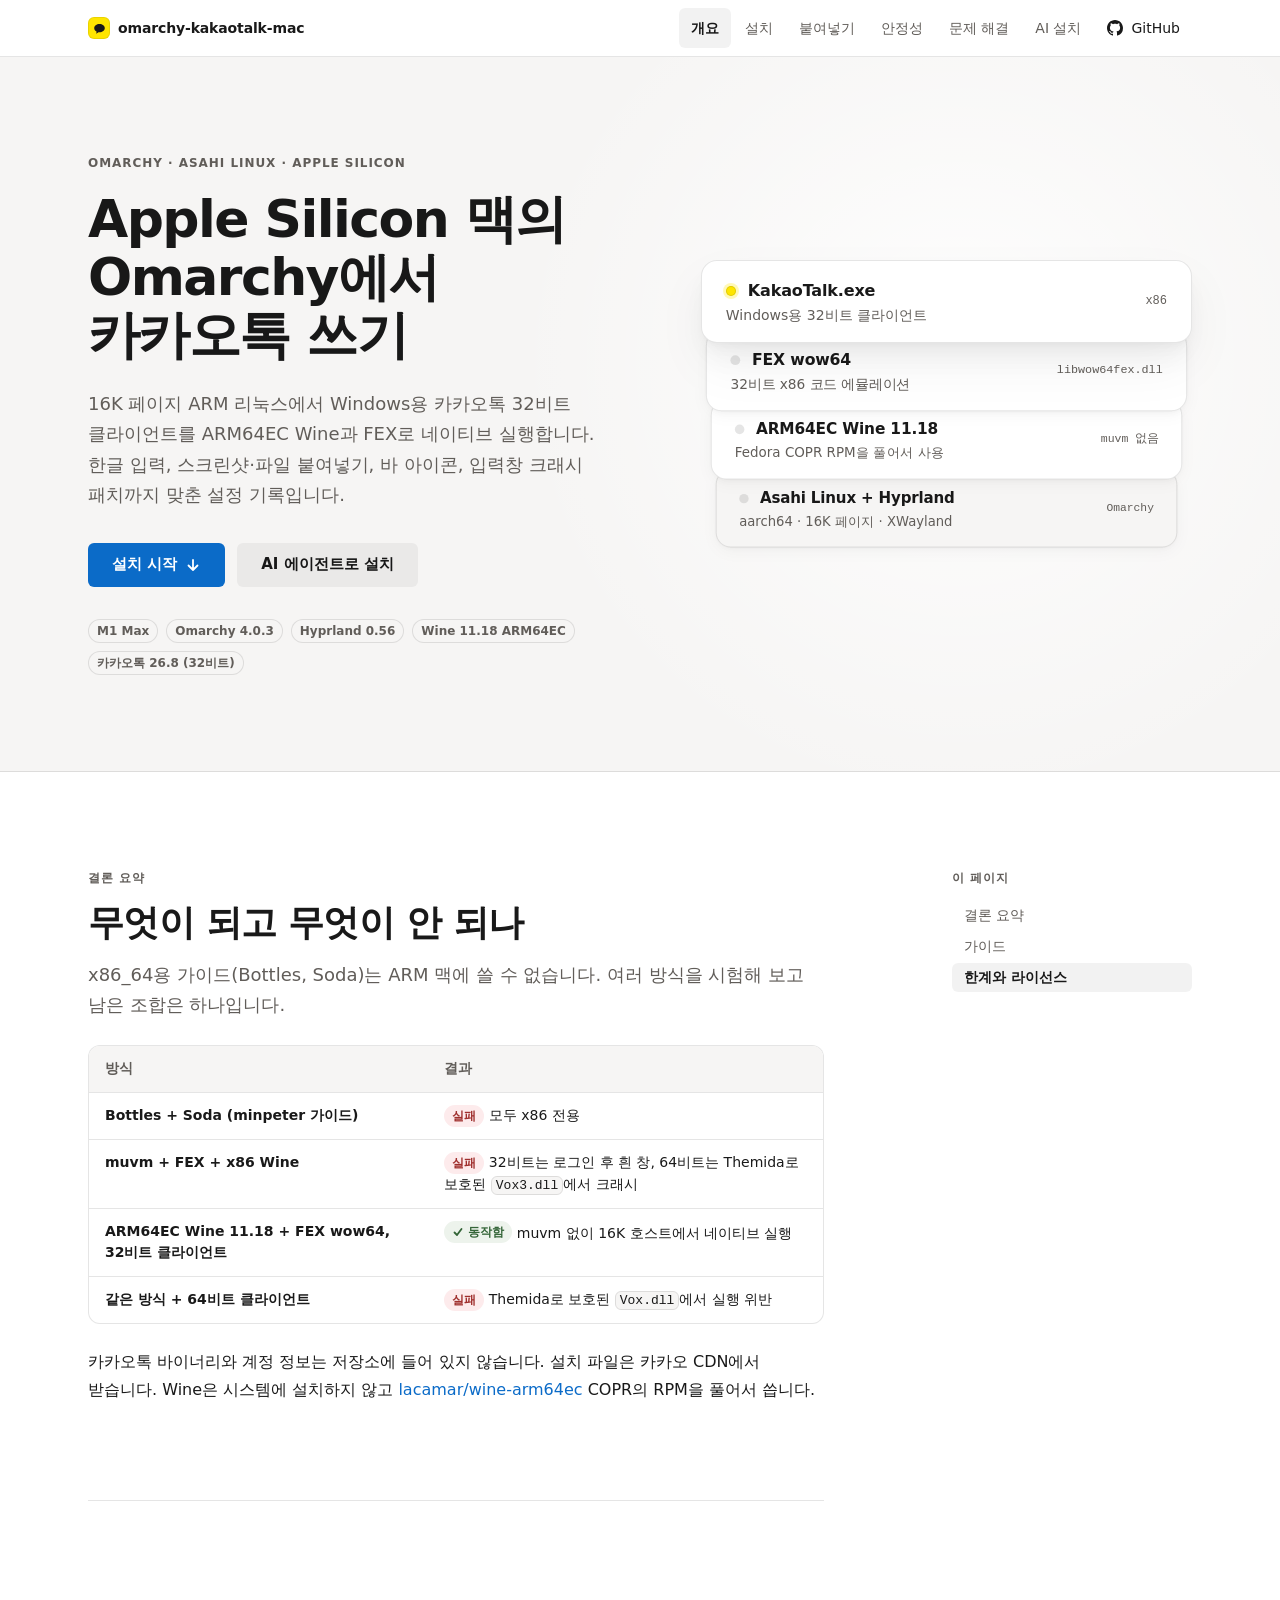
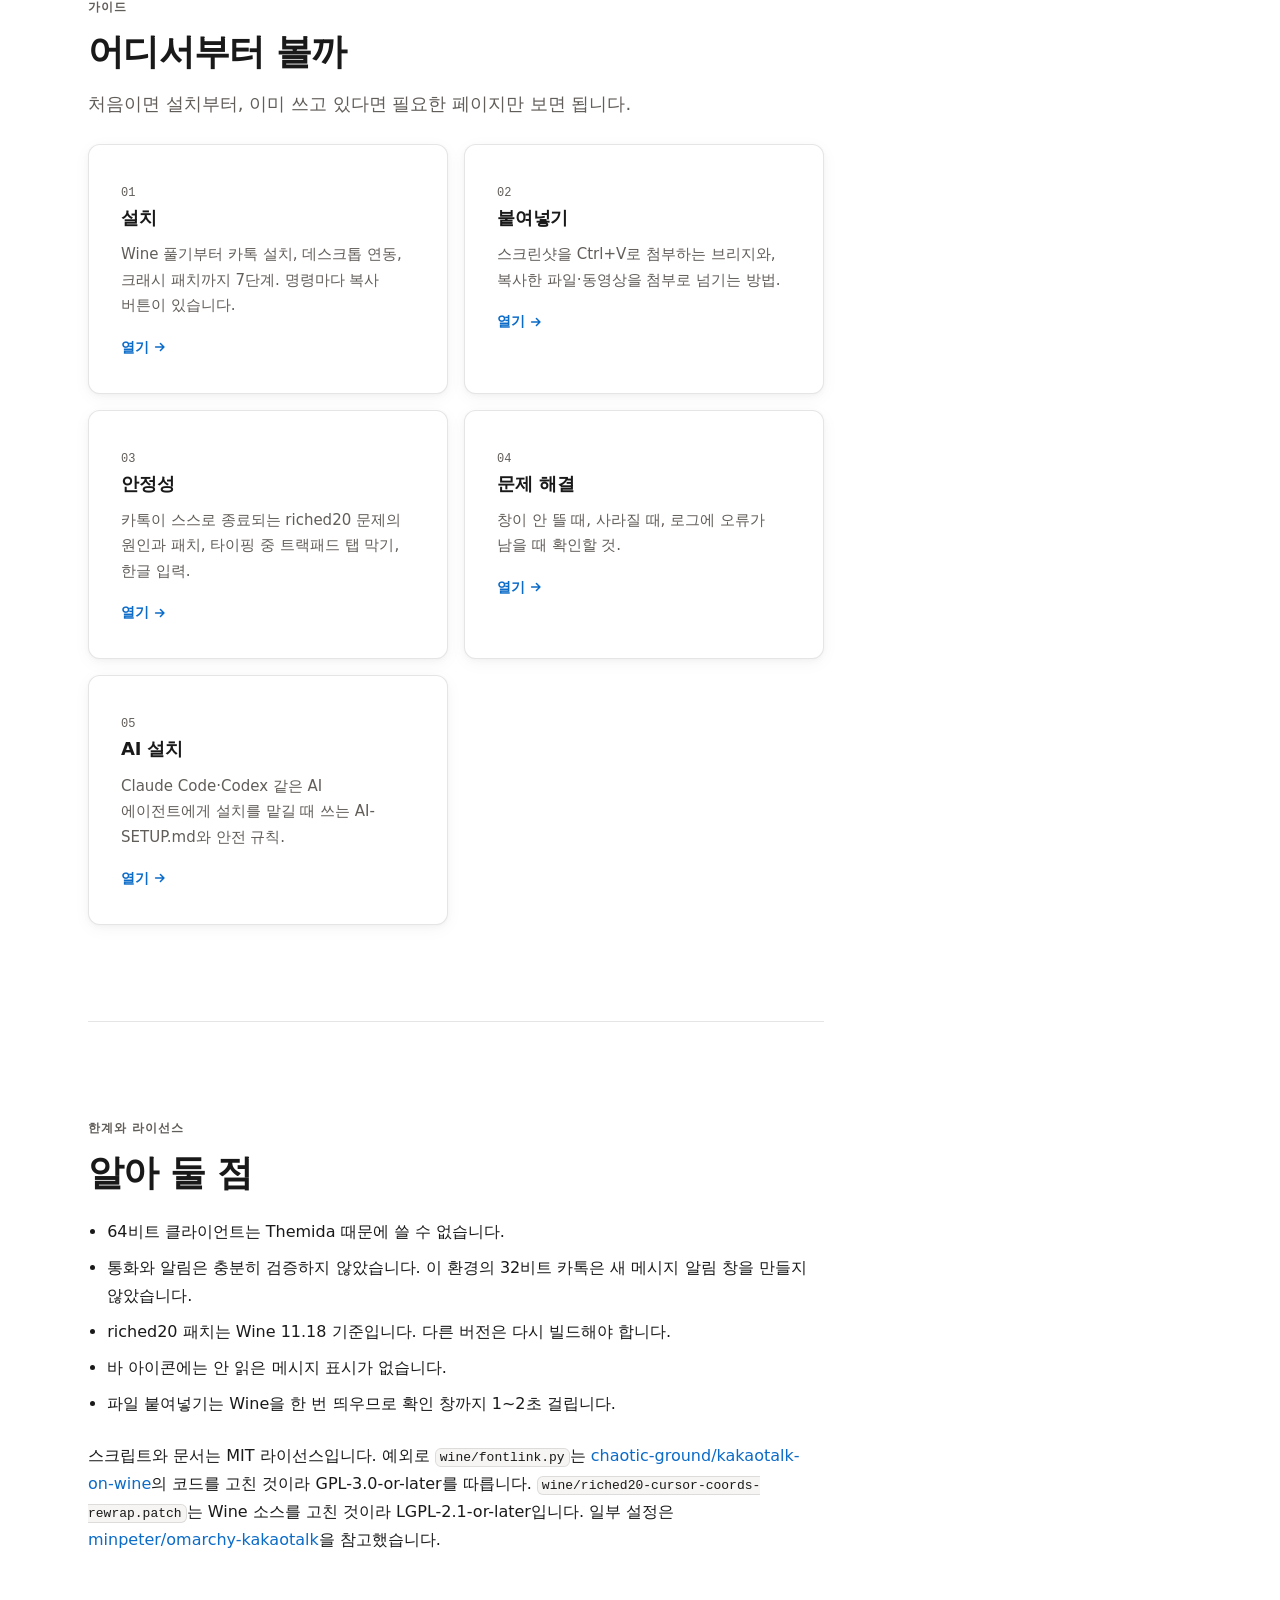
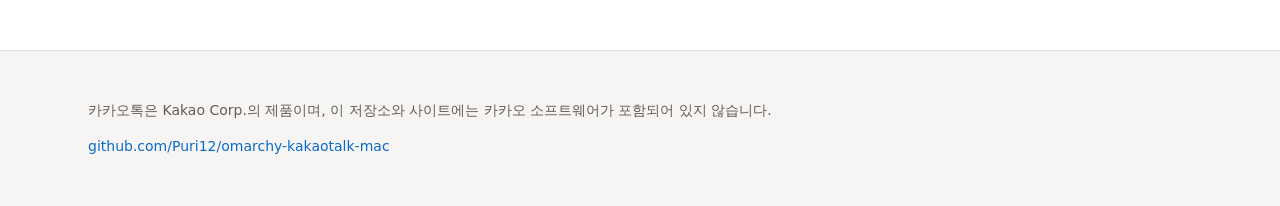
==== commit 8dd02966: "Add riched20 crash fix, trackpad typing guard, AI setup guide; split guide site into pages - wine/ri" ====
--- a/site/index.html
+++ b/site/index.html
@@ -4,11 +4,11 @@
 <meta charset="utf-8">
 <meta name="viewport" content="width=device-width, initial-scale=1">
 <title>omarchy-kakaotalk-mac · Apple Silicon Omarchy에서 카카오톡 쓰기</title>
-<meta name="description" content="Apple Silicon 맥(Asahi Linux)의 Omarchy에서 ARM64EC Wine과 FEX로 Windows용 카카오톡을 설치하고 한글 입력, 스크린샷·파일 붙여넣기, 바 아이콘까지 맞추는 가이드.">
+<meta name="description" content="Apple Silicon 맥(Asahi Linux)의 Omarchy에서 ARM64EC Wine과 FEX로 Windows용 카카오톡을 설치하고 한글 입력, 스크린샷·파일 붙여넣기, 크래시 패치까지 맞추는 가이드.">
 <link rel="canonical" href="https://puri12.github.io/omarchy-kakaotalk-mac/">
 <meta property="og:type" content="website">
-<meta property="og:title" content="omarchy-kakaotalk-mac">
-<meta property="og:description" content="Apple Silicon 맥의 Omarchy에서 Windows용 카카오톡을 쓰는 설정 가이드.">
+<meta property="og:title" content="omarchy-kakaotalk-mac · Apple Silicon Omarchy에서 카카오톡 쓰기">
+<meta property="og:description" content="Apple Silicon 맥(Asahi Linux)의 Omarchy에서 ARM64EC Wine과 FEX로 Windows용 카카오톡을 설치하고 한글 입력, 스크린샷·파일 붙여넣기, 크래시 패치까지 맞추는 가이드.">
 <meta property="og:url" content="https://puri12.github.io/omarchy-kakaotalk-mac/">
 <meta name="twitter:card" content="summary">
 <meta name="theme-color" content="#f6f5f4">
@@ -22,18 +22,19 @@
 
 <header class="site-header">
   <div class="shell">
-    <a class="brand" href="#top" aria-label="omarchy-kakaotalk-mac 처음으로">
+    <a class="brand" href="index.html" aria-label="omarchy-kakaotalk-mac 처음으로">
       <span class="brand__mark" aria-hidden="true"><svg viewBox="0 0 16 16"><path d="M8 2.5C4.4 2.5 1.5 4.8 1.5 7.6c0 1.8 1.2 3.4 3 4.3l-.7 2.6 3-2c.4.1.8.1 1.2.1 3.6 0 6.5-2.3 6.5-5S11.6 2.5 8 2.5z" fill="#191919"/></svg></span>
       omarchy-kakaotalk-mac
     </a>
-    <nav class="header-nav" aria-label="주요 메뉴">
-      <a class="opt" href="#install">설치</a>
-      <a class="opt" href="#features">구성 요소</a>
-      <a class="opt" href="#troubleshooting">문제 해결</a>
-      <a class="gh" href="https://github.com/Puri12/omarchy-kakaotalk-mac">
-        <svg viewBox="0 0 16 16" aria-hidden="true"><path fill="currentColor" d="M8 0C3.58 0 0 3.58 0 8c0 3.54 2.29 6.53 5.47 7.59.4.07.55-.17.55-.38 0-.19-.01-.82-.01-1.49-2.01.37-2.53-.49-2.69-.94-.09-.23-.48-.94-.82-1.13-.28-.15-.68-.52-.01-.53.63-.01 1.08.58 1.23.82.72 1.21 1.87.87 2.33.66.07-.52.28-.87.51-1.07-1.78-.2-3.64-.89-3.64-3.95 0-.87.31-1.59.82-2.15-.08-.2-.36-1.02.08-2.12 0 0 .67-.21 2.2.82.64-.18 1.32-.27 2-.27.68 0 1.36.09 2 .27 1.53-1.04 2.2-.82 2.2-.82.44 1.1.16 1.92.08 2.12.51.56.82 1.27.82 2.15 0 3.07-1.87 3.75-3.65 3.95.29.25.54.73.54 1.48 0 1.07-.01 1.93-.01 2.2 0 .21.15.46.55.38A8.013 8.013 0 0016 8c0-4.42-3.58-8-8-8z"/></svg>
-        GitHub
-      </a>
+    <a class="header-gh" href="https://github.com/Puri12/omarchy-kakaotalk-mac"><svg viewBox="0 0 16 16" aria-hidden="true"><path fill="currentColor" d="M8 0C3.58 0 0 3.58 0 8c0 3.54 2.29 6.53 5.47 7.59.4.07.55-.17.55-.38 0-.19-.01-.82-.01-1.49-2.01.37-2.53-.49-2.69-.94-.09-.23-.48-.94-.82-1.13-.28-.15-.68-.52-.01-.53.63-.01 1.08.58 1.23.82.72 1.21 1.87.87 2.33.66.07-.52.28-.87.51-1.07-1.78-.2-3.64-.89-3.64-3.95 0-.87.31-1.59.82-2.15-.08-.2-.36-1.02.08-2.12 0 0 .67-.21 2.2.82.64-.18 1.32-.27 2-.27.68 0 1.36.09 2 .27 1.53-1.04 2.2-.82 2.2-.82.44 1.1.16 1.92.08 2.12.51.56.82 1.27.82 2.15 0 3.07-1.87 3.75-3.65 3.95.29.25.54.73.54 1.48 0 1.07-.01 1.93-.01 2.2 0 .21.15.46.55.38A8.013 8.013 0 0016 8c0-4.42-3.58-8-8-8z"/></svg> GitHub</a>
+    <nav class="site-nav" aria-label="사이트">
+      <a href="index.html" aria-current="page">개요</a>
+      <a href="install.html">설치</a>
+      <a href="clipboard.html">붙여넣기</a>
+      <a href="stability.html">안정성</a>
+      <a href="troubleshooting.html">문제 해결</a>
+      <a href="ai.html">AI 설치</a>
+      <a class="gh" href="https://github.com/Puri12/omarchy-kakaotalk-mac"><svg viewBox="0 0 16 16" aria-hidden="true"><path fill="currentColor" d="M8 0C3.58 0 0 3.58 0 8c0 3.54 2.29 6.53 5.47 7.59.4.07.55-.17.55-.38 0-.19-.01-.82-.01-1.49-2.01.37-2.53-.49-2.69-.94-.09-.23-.48-.94-.82-1.13-.28-.15-.68-.52-.01-.53.63-.01 1.08.58 1.23.82.72 1.21 1.87.87 2.33.66.07-.52.28-.87.51-1.07-1.78-.2-3.64-.89-3.64-3.95 0-.87.31-1.59.82-2.15-.08-.2-.36-1.02.08-2.12 0 0 .67-.21 2.2.82.64-.18 1.32-.27 2-.27.68 0 1.36.09 2 .27 1.53-1.04 2.2-.82 2.2-.82.44 1.1.16 1.92.08 2.12.51.56.82 1.27.82 2.15 0 3.07-1.87 3.75-3.65 3.95.29.25.54.73.54 1.48 0 1.07-.01 1.93-.01 2.2 0 .21.15.46.55.38A8.013 8.013 0 0016 8c0-4.42-3.58-8-8-8z"/></svg> GitHub</a>
     </nav>
   </div>
 </header>
@@ -43,12 +44,12 @@
     <div>
       <p class="overline">Omarchy · Asahi Linux · Apple Silicon</p>
       <h1><span class="phrase">Apple Silicon 맥의</span> <span class="phrase">Omarchy에서</span> <span class="phrase">카카오톡 쓰기</span></h1>
-      <p class="lead">16K 페이지 ARM 리눅스에서 Windows용 카카오톡 32비트 클라이언트를 ARM64EC Wine과 FEX로 네이티브 실행합니다. 한글 입력, 스크린샷·파일 붙여넣기, 바 아이콘까지 맞춘 설정 기록입니다.</p>
+      <p class="lead">16K 페이지 ARM 리눅스에서 Windows용 카카오톡 32비트 클라이언트를 ARM64EC Wine과 FEX로 네이티브 실행합니다. 한글 입력, 스크린샷·파일 붙여넣기, 바 아이콘, 입력창 크래시 패치까지 맞춘 설정 기록입니다.</p>
       <div class="actions">
-        <a class="btn btn--primary" href="#install">설치 시작
+        <a class="btn btn--primary" href="install.html">설치 시작
           <svg viewBox="0 0 16 16" aria-hidden="true"><path d="M8 3v10M3.5 8.5 8 13l4.5-4.5" fill="none" stroke="currentColor" stroke-width="1.8" stroke-linecap="round" stroke-linejoin="round"/></svg>
         </a>
-        <a class="btn btn--ghost" href="https://github.com/Puri12/omarchy-kakaotalk-mac">저장소 보기</a>
+        <a class="btn btn--ghost" href="ai.html">AI 에이전트로 설치</a>
       </div>
       <div class="meta" aria-label="검증 환경">
         <span class="badge badge--neutral">M1 Max</span>
@@ -67,11 +68,11 @@
   </div>
 </section>
 
+
 <div class="shell">
   <div class="doc">
     <main id="main">
-
-      <section class="section reveal" id="summary" aria-labelledby="summary-h">
+<section class="section reveal" id="summary" aria-labelledby="summary-h">
         <p class="overline">결론 요약</p>
         <h2 id="summary-h">무엇이 되고 무엇이 안 되나</h2>
         <p class="intro">x86_64용 가이드(Bottles, Soda)는 ARM 맥에 쓸 수 없습니다. 여러 방식을 시험해 보고 남은 조합은 하나입니다.</p>
@@ -89,208 +90,35 @@
         <p>카카오톡 바이너리와 계정 정보는 저장소에 들어 있지 않습니다. 설치 파일은 카카오 CDN에서 받습니다. Wine은 시스템에 설치하지 않고 <a href="https://copr.fedorainfracloud.org/coprs/lacamar/wine-arm64ec/">lacamar/wine-arm64ec</a> COPR의 RPM을 풀어서 씁니다.</p>
       </section>
 
-      <section class="section reveal" id="install" aria-labelledby="install-h">
-        <p class="overline">설치</p>
-        <h2 id="install-h">설치 순서</h2>
-        <p class="intro">저장소를 받은 뒤 그 폴더에서 차례로 실행합니다. 경로는 모두 홈 디렉터리 기준입니다.</p>
-        <ol class="steps">
-          <li class="step">
-            <span class="step__num" aria-hidden="true">1</span>
-            <div class="step__body">
-              <h3>ARM64EC Wine과 FEX DLL 받기</h3>
-              <p>COPR 저장소 메타데이터(<code>repodata/primary.xml</code>)에서 최신 빌드 경로를 찾습니다. 확인 당시 빌드는 <code>11027010-wine</code>(Wine 11.18-ec3)과 <code>11019142-fex-emu-wine</code>(2609-4)입니다. 시스템에는 설치하지 않습니다.</p>
-              <figure class="code"><figcaption>bash<button class="copy" type="button"><svg class="ico-copy" viewBox="0 0 16 16" aria-hidden="true"><rect x="5" y="5" width="8.5" height="8.5" rx="1.5" fill="none" stroke="currentColor" stroke-width="1.5"/><path d="M10.5 3.5v-.5A1.5 1.5 0 0 0 9 1.5H4A1.5 1.5 0 0 0 2.5 3v5A1.5 1.5 0 0 0 4 9.5h.5" fill="none" stroke="currentColor" stroke-width="1.5"/></svg><svg class="ico-done" viewBox="0 0 16 16" aria-hidden="true"><path d="M3 8.5 6.5 12 13 4.5" fill="none" stroke="currentColor" stroke-width="1.8" stroke-linecap="round" stroke-linejoin="round"/></svg><span>복사</span></button></figcaption><pre tabindex="0"><code>B=https://download.copr.fedorainfracloud.org/results/lacamar/wine-arm64ec/fedora-43-aarch64
-R=~/.local/share/kakaotalk-ec/root; mkdir -p $R ~/.cache/kakao-setup/ec &amp;&amp; cd ~/.cache/kakao-setup/ec
-for p in \
-  11027010-wine/wine-core-11.18-ec3.fc43.aarch64.rpm \
-  11027010-wine/wine-common-11.18-ec3.fc43.noarch.rpm \
-  11027010-wine/wine-filesystem-11.18-ec3.fc43.noarch.rpm \
-  11027010-wine/wine-pulseaudio-11.18-ec3.fc43.aarch64.rpm \
-  11027010-wine/wine-{tahoma,system,marlett,symbol,wingdings,small,courier,ms-sans-serif,arial}-winefonts-11.18-ec3.fc43.noarch.rpm \
-  11019142-fex-emu-wine/fex-emu-wine-2609-4.fc43.aarch64.rpm; do
-  curl -fsSLO $B/$p &amp;&amp; bsdtar -xf $(basename $p) -C $R
-done</code></pre></figure>
-              <p>Fedora의 alternatives 스크립트가 해 주던 링크를 직접 겁니다. 빠뜨리면 <code>could not exec wineserver</code>나 <code>d3d11.dll not found</code>가 납니다.</p>
-              <figure class="code"><figcaption>bash<button class="copy" type="button"><svg class="ico-copy" viewBox="0 0 16 16" aria-hidden="true"><rect x="5" y="5" width="8.5" height="8.5" rx="1.5" fill="none" stroke="currentColor" stroke-width="1.5"/><path d="M10.5 3.5v-.5A1.5 1.5 0 0 0 9 1.5H4A1.5 1.5 0 0 0 2.5 3v5A1.5 1.5 0 0 0 4 9.5h.5" fill="none" stroke="currentColor" stroke-width="1.5"/></svg><svg class="ico-done" viewBox="0 0 16 16" aria-hidden="true"><path d="M3 8.5 6.5 12 13 4.5" fill="none" stroke="currentColor" stroke-width="1.8" stroke-linecap="round" stroke-linejoin="round"/></svg><span>복사</span></button></figcaption><pre tabindex="0"><code>cd $R/usr/bin &amp;&amp; ln -sf wine64 wine &amp;&amp; ln -sf wineserver64 wineserver
-for d in aarch64-windows i386-windows; do
-  cd $R/usr/lib64/wine/$d
-  for f in wine-*.dll; do t=${f#wine-}; [ -e "$t" ] || ln -s "$f" "$t"; done
-done</code></pre></figure>
-              <p class="note"><code>$R/usr/bin/wine64 --version</code>이 <code>wine-11.18 (Staging)</code>을 출력하면 됩니다. 없는 라이브러리는 카메라용 <code>libgphoto2</code>뿐이라 무시해도 됩니다.</p>
-            </div>
-          </li>
-
-          <li class="step">
-            <span class="step__num" aria-hidden="true">2</span>
-            <div class="step__body">
-              <h3>실행 스크립트 설치</h3>
-              <figure class="code"><figcaption>bash<button class="copy" type="button"><svg class="ico-copy" viewBox="0 0 16 16" aria-hidden="true"><rect x="5" y="5" width="8.5" height="8.5" rx="1.5" fill="none" stroke="currentColor" stroke-width="1.5"/><path d="M10.5 3.5v-.5A1.5 1.5 0 0 0 9 1.5H4A1.5 1.5 0 0 0 2.5 3v5A1.5 1.5 0 0 0 4 9.5h.5" fill="none" stroke="currentColor" stroke-width="1.5"/></svg><svg class="ico-done" viewBox="0 0 16 16" aria-hidden="true"><path d="M3 8.5 6.5 12 13 4.5" fill="none" stroke="currentColor" stroke-width="1.8" stroke-linecap="round" stroke-linejoin="round"/></svg><span>복사</span></button></figcaption><pre tabindex="0"><code>install -m755 bin/kakaotalk bin/kakaotalk-clipbridge bin/kakaotalk-tray bin/kakaotalk-paste ~/.local/bin/</code></pre></figure>
-              <p><code>kakaotalk</code>은 <code>HODLL=libwow64fex.dll</code>(32비트 x86 코드를 FEX로 에뮬레이션)과 <code>winebth.sys</code> 차단을 설정합니다. <code>kakaotalk wine &lt;명령&gt;</code>으로 이 prefix의 Wine을 실행할 수 있습니다.</p>
-            </div>
-          </li>
-
-          <li class="step">
-            <span class="step__num" aria-hidden="true">3</span>
-            <div class="step__body">
-              <h3>prefix 생성과 설정 (카톡 설치 전에)</h3>
-              <figure class="code"><figcaption>bash<button class="copy" type="button"><svg class="ico-copy" viewBox="0 0 16 16" aria-hidden="true"><rect x="5" y="5" width="8.5" height="8.5" rx="1.5" fill="none" stroke="currentColor" stroke-width="1.5"/><path d="M10.5 3.5v-.5A1.5 1.5 0 0 0 9 1.5H4A1.5 1.5 0 0 0 2.5 3v5A1.5 1.5 0 0 0 4 9.5h.5" fill="none" stroke="currentColor" stroke-width="1.5"/></svg><svg class="ico-done" viewBox="0 0 16 16" aria-hidden="true"><path d="M3 8.5 6.5 12 13 4.5" fill="none" stroke="currentColor" stroke-width="1.8" stroke-linecap="round" stroke-linejoin="round"/></svg><span>복사</span></button></figcaption><pre tabindex="0"><code>K=~/.local/bin/kakaotalk
-$K wine wineboot -i
-$K wine reg import 'Z:\path\to\wine\korean.reg'   <span class="c"># 한국어 UI (0412). 설치 전에 넣어야 적용됨</span>
-$K wine winecfg /v win10
-$K wine reg add 'HKLM\System\CurrentControlSet\Services\winebth' /v Start /t REG_DWORD /d 4 /f
-$K wine reg add 'HKCU\Software\Wine\DllOverrides' /v winebth.sys /t REG_SZ /d '' /f
-$K wine reg add 'HKCU\Control Panel\Desktop' /v LogPixels /t REG_DWORD /d 192 /f   <span class="c"># 배율 2.0 기준</span>
-$K wine reg add 'HKCU\Software\Wine\Fonts' /v LogPixels /t REG_DWORD /d 192 /f
-cp /usr/share/fonts/noto-cjk/NotoSansCJK-{Regular,Bold}.ttc ~/.local/share/kakaotalk-ec/prefix/drive_c/windows/Fonts/
-python3 wine/fontlink.py /tmp/fontlink.reg &amp;&amp; $K wine reg import 'Z:\tmp\fontlink.reg'</code></pre></figure>
-              <p class="note"><code>syswow64</code>가 채워졌는지 확인합니다(파일 800개 이상). 비어 있으면 32비트 설치 파일이 <code>Application could not be started</code>로 실패합니다.</p>
-            </div>
-          </li>
-
-          <li class="step">
-            <span class="step__num" aria-hidden="true">4</span>
-            <div class="step__body">
-              <h3>카카오톡 설치 (32비트 클라이언트)</h3>
-              <figure class="code"><figcaption>bash<button class="copy" type="button"><svg class="ico-copy" viewBox="0 0 16 16" aria-hidden="true"><rect x="5" y="5" width="8.5" height="8.5" rx="1.5" fill="none" stroke="currentColor" stroke-width="1.5"/><path d="M10.5 3.5v-.5A1.5 1.5 0 0 0 9 1.5H4A1.5 1.5 0 0 0 2.5 3v5A1.5 1.5 0 0 0 4 9.5h.5" fill="none" stroke="currentColor" stroke-width="1.5"/></svg><svg class="ico-done" viewBox="0 0 16 16" aria-hidden="true"><path d="M3 8.5 6.5 12 13 4.5" fill="none" stroke="currentColor" stroke-width="1.8" stroke-linecap="round" stroke-linejoin="round"/></svg><span>복사</span></button></figcaption><pre tabindex="0"><code>curl -fsSL -o /tmp/KakaoTalk_Setup.exe https://app-pc.kakaocdn.net/talk/win32/KakaoTalk_Setup.exe
-$K wine /tmp/KakaoTalk_Setup.exe /S</code></pre></figure>
-              <p class="note"><code>C:\Program Files (x86)\Kakao\KakaoTalk\KakaoTalk.exe</code>가 생기면 됩니다. 64비트판은 이 환경에서 동작하지 않습니다.</p>
-            </div>
-          </li>
-
-          <li class="step">
-            <span class="step__num" aria-hidden="true">5</span>
-            <div class="step__body">
-              <h3>클립보드 도우미용 Python</h3>
-              <figure class="code"><figcaption>bash<button class="copy" type="button"><svg class="ico-copy" viewBox="0 0 16 16" aria-hidden="true"><rect x="5" y="5" width="8.5" height="8.5" rx="1.5" fill="none" stroke="currentColor" stroke-width="1.5"/><path d="M10.5 3.5v-.5A1.5 1.5 0 0 0 9 1.5H4A1.5 1.5 0 0 0 2.5 3v5A1.5 1.5 0 0 0 4 9.5h.5" fill="none" stroke="currentColor" stroke-width="1.5"/></svg><svg class="ico-done" viewBox="0 0 16 16" aria-hidden="true"><path d="M3 8.5 6.5 12 13 4.5" fill="none" stroke="currentColor" stroke-width="1.8" stroke-linecap="round" stroke-linejoin="round"/></svg><span>복사</span></button></figcaption><pre tabindex="0"><code>D=~/.local/share/kakaotalk-ec/py; mkdir -p $D &amp;&amp; cd $D
-curl -fsSL -o py.zip https://www.python.org/ftp/python/3.13.15/python-3.13.15-embed-arm64.zip &amp;&amp; bsdtar -xf py.zip &amp;&amp; rm py.zip
-cp /path/to/wine/setclip.py /path/to/wine/dropfiles.py $D/</code></pre></figure>
-              <p class="note">ARM64 PE라서 Wine에서 에뮬레이션 없이 네이티브로 실행됩니다.</p>
-            </div>
-          </li>
-
-          <li class="step">
-            <span class="step__num" aria-hidden="true">6</span>
-            <div class="step__body">
-              <h3>데스크톱 연동</h3>
-              <figure class="code"><figcaption>bash<button class="copy" type="button"><svg class="ico-copy" viewBox="0 0 16 16" aria-hidden="true"><rect x="5" y="5" width="8.5" height="8.5" rx="1.5" fill="none" stroke="currentColor" stroke-width="1.5"/><path d="M10.5 3.5v-.5A1.5 1.5 0 0 0 9 1.5H4A1.5 1.5 0 0 0 2.5 3v5A1.5 1.5 0 0 0 4 9.5h.5" fill="none" stroke="currentColor" stroke-width="1.5"/></svg><svg class="ico-done" viewBox="0 0 16 16" aria-hidden="true"><path d="M3 8.5 6.5 12 13 4.5" fill="none" stroke="currentColor" stroke-width="1.8" stroke-linecap="round" stroke-linejoin="round"/></svg><span>복사</span></button></figcaption><pre tabindex="0"><code>cp "$HOME/.local/share/kakaotalk-ec/prefix/drive_c/Program Files (x86)/Kakao/KakaoTalk/skin/default/image/2.0/x2.0/setting_img_talkappicon.png" ~/.local/share/icons/kakaotalk.png
-cp config/applications/kakaotalk.desktop ~/.local/share/applications/
-install -Dm644 config/fcitx5/xim.conf ~/.config/fcitx5/conf/xim.conf &amp;&amp; systemctl --user restart omarchy-fcitx5.service
-cat config/hypr/hyprland-kakaotalk.lua &gt;&gt; ~/.config/hypr/hyprland.lua
-cat config/hypr/autostart-kakaotalk.lua &gt;&gt; ~/.config/hypr/autostart.lua
-hyprctl reload &amp;&amp; hyprctl configerrors</code></pre></figure>
-              <p><code>~/.config/omarchy/shell.json</code>의 <code>{"id": "omarchy.tray"}</code> 항목을 <code>config/omarchy/shell-tray-entry.json</code> 내용으로 바꾸고 <code>omarchy restart shell</code>을 실행합니다.</p>
-              <p class="note"><code>.desktop</code>의 <code>Exec=kakaotalk</code>은 <code>~/.local/bin</code>이 세션 <code>PATH</code>에 있다고 가정합니다(Omarchy 기본값).</p>
-            </div>
-          </li>
-        </ol>
-      </section>
-
-      <section class="section reveal" id="features" aria-labelledby="features-h">
-        <p class="overline">구성 요소</p>
-        <h2 id="features-h">무엇을 맞췄나</h2>
-        <p class="intro">Wine 위의 카카오톡을 Omarchy 데스크톱에서 자연스럽게 쓰기 위해 붙인 부분입니다.</p>
-        <div class="cards">
-          <article class="card">
-            <h3>한글 입력: On-The-Spot</h3>
-            <p class="files">config/fcitx5/xim.conf</p>
-            <p>fcitx5 기본값에서는 조합 중인 한글이 아래쪽 별도 네모에 보였다가 늦게 입력됩니다. <code>UseOnTheSpot=True</code>로 입력창 안에 바로 표시합니다.</p>
-          </article>
-          <article class="card">
-            <h3>한글 네모 방지</h3>
-            <p class="files">wine/fontlink.py</p>
-            <p>입력창 글꼴에 한글이 없으면 네모로 보입니다. 21개 글꼴에 Noto Sans CJK KR SystemLink를 걸어 한글을 대신 그립니다.</p>
-          </article>
-          <article class="card">
-            <h3>스크린샷 붙여넣기</h3>
-            <p class="files">bin/kakaotalk-clipbridge · wine/setclip.py</p>
-            <p>Wine은 <code>image/png</code>를 Windows 앱이 찾지 않는 형식으로만 넘깁니다. 카톡에 포커스가 있으면 PNG를 BMP로 바꿔 Wine 안의 Windows 클립보드(<code>CF_DIB</code>)에 직접 넣고, 포커스가 빠지면 원래 PNG로 되돌립니다.</p>
-            <a class="more" href="https://github.com/Puri12/omarchy-kakaotalk-mac/blob/main/docs/clipboard-paste.md">스크린샷 붙여넣기 문서</a>
-          </article>
-          <article class="card">
-            <h3>파일·동영상 붙여넣기</h3>
-            <p class="files">bin/kakaotalk-paste · wine/dropfiles.py</p>
-            <p>카톡의 Ctrl+V는 클립보드에서 파일을 찾지 않아 경로가 글자로 붙습니다. 카톡 창에서만 Ctrl+V를 받아, 복사한 파일을 채팅방에 끌어다 놓기로 넘깁니다. 카톡의 "파일 전송" 확인 창이 뜹니다.</p>
-            <a class="more" href="https://github.com/Puri12/omarchy-kakaotalk-mac/blob/main/docs/file-paste.md">파일 붙여넣기 문서</a>
-          </article>
-          <article class="card">
-            <h3>바 아이콘</h3>
-            <p class="files">bin/kakaotalk-tray</p>
-            <p>Wine 트레이는 XEmbed 방식이라 Omarchy 바가 표시하지 못합니다. PyGObject로 StatusNotifierItem을 직접 등록하고, 클릭하면 숨은 카톡 창을 다시 엽니다.</p>
-          </article>
-          <article class="card">
-            <h3>창 규칙</h3>
-            <p class="files">config/hypr/hyprland-kakaotalk.lua</p>
-            <p>카톡 창을 불투명하게 만들고, Wine의 빈 <code>explorer.exe</code> 창을 숨깁니다. 카톡 창에 포커스가 있을 때만 Ctrl+V를 <code>kakaotalk-paste</code>에 연결합니다.</p>
-          </article>
-        </div>
-        <div class="callout" role="note">
-          <svg viewBox="0 0 20 20" aria-hidden="true"><path d="M10 2.5 18 16.5H2L10 2.5Z" fill="none" stroke="currentColor" stroke-width="1.6" stroke-linejoin="round"/><path d="M10 8v3.8" stroke="currentColor" stroke-width="1.6" stroke-linecap="round"/><circle cx="10" cy="14" r="1" fill="currentColor"/></svg>
-          <div>
-            <strong>하지 말 것</strong>
-            <ul>
-              <li>수 MB 이상의 이미지를 Wayland 클립보드(<code>image/bmp</code>)로 X11 앱에 넘기면 Hyprland의 XWayland 창 관리자가 망가집니다. 모든 X11 창이 사라지고 다시 로그인해야 합니다.</li>
-              <li>X11 CLIPBOARD 소유권을 두고 Hyprland xwm과 경쟁해도 같은 고장이 납니다.</li>
-              <li>트레이 변환용 <code>xembedsniproxy</code>는 카톡 채팅창의 키보드 입력을 가로챘습니다.</li>
-            </ul>
-          </div>
-        </div>
-      </section>
-
-      <section class="section reveal" id="troubleshooting" aria-labelledby="troubleshooting-h">
-        <p class="overline">문제 해결</p>
-        <h2 id="troubleshooting-h">자주 겪는 증상</h2>
-        <div class="faq">
-          <details>
-            <summary>카톡 창이 안 뜨고 프로세스만 있어요<span class="pm" aria-hidden="true"></span></summary>
-            <div class="answer">XWayland 창 관리자가 고장난 상태입니다. 간단한 X11 창도 안 뜨면 확실합니다. <code>omarchy system logout</code> 후 다시 로그인합니다. Xwayland를 종료해도 다시 시작되지 않습니다.</div>
-          </details>
-          <details>
-            <summary>카톡 창이 사라졌어요<span class="pm" aria-hidden="true"></span></summary>
-            <div class="answer">트레이로 숨은 것입니다. 바 아이콘을 누르거나 <code>kakaotalk</code>을 다시 실행합니다.</div>
-          </details>
-          <details>
-            <summary>복사한 파일을 붙여넣으면 경로만 들어가요<span class="pm" aria-hidden="true"></span></summary>
-            <div class="answer">카톡 창에 포커스가 있을 때 <code>hyprctl binds</code>에 <code>KakaoTalk: paste copied files as attachments</code>가 있는지 확인합니다. 없으면 <code>config/hypr/hyprland-kakaotalk.lua</code>의 Ctrl+V 부분이 <code>hyprland.lua</code>에 들어갔는지, <code>dropfiles.py</code>가 <code>~/.local/share/kakaotalk-ec/py/</code>에 있는지 봅니다.</div>
-          </details>
-          <details>
-            <summary>로그아웃/로그인 뒤 wireplumber가 CPU 100%예요<span class="pm" aria-hidden="true"></span></summary>
-            <div class="answer">wireplumber 0.5.17의 루프 버그입니다. <code>systemctl --user kill --signal=KILL wireplumber &amp;&amp; systemctl --user restart wireplumber</code>로 풉니다.</div>
-          </details>
-          <details>
-            <summary>바에 아이콘이 안 보여요<span class="pm" aria-hidden="true"></span></summary>
-            <div class="answer"><code>omarchy restart shell</code>을 실행합니다.</div>
-          </details>
-          <details>
-            <summary><span><code>pkill -f</code>를 쓰면 셸이 같이 죽어요</span><span class="pm" aria-hidden="true"></span></summary>
-            <div class="answer">패턴이 자기 셸의 명령줄에도 매칭되기 때문입니다. <code>[k]akaotalk</code>처럼 대괄호 형태로 씁니다.</div>
-          </details>
-        </div>
-      </section>
-
-      <section class="section reveal" id="limits" aria-labelledby="limits-h">
+      <section class="section reveal" id="guide" aria-labelledby="guide-h">
+<p class="overline">가이드</p>
+<h2 id="guide-h">어디서부터 볼까</h2>
+<p class="intro">처음이면 설치부터, 이미 쓰고 있다면 필요한 페이지만 보면 됩니다.</p>
+<div class="guide-grid">
+<a class="card card--link" href="install.html"><span class="num">01</span><h3>설치</h3><p>Wine 풀기부터 카톡 설치, 데스크톱 연동, 크래시 패치까지 7단계. 명령마다 복사 버튼이 있습니다.</p><span class="go">열기 <svg viewBox="0 0 16 16" aria-hidden="true"><path d="M3 8h9.5M8.5 4 12.5 8l-4 4" fill="none" stroke="currentColor" stroke-width="1.8" stroke-linecap="round" stroke-linejoin="round"/></svg></span></a>
+<a class="card card--link" href="clipboard.html"><span class="num">02</span><h3>붙여넣기</h3><p>스크린샷을 Ctrl+V로 첨부하는 브리지와, 복사한 파일·동영상을 첨부로 넘기는 방법.</p><span class="go">열기 <svg viewBox="0 0 16 16" aria-hidden="true"><path d="M3 8h9.5M8.5 4 12.5 8l-4 4" fill="none" stroke="currentColor" stroke-width="1.8" stroke-linecap="round" stroke-linejoin="round"/></svg></span></a>
+<a class="card card--link" href="stability.html"><span class="num">03</span><h3>안정성</h3><p>카톡이 스스로 종료되는 riched20 문제의 원인과 패치, 타이핑 중 트랙패드 탭 막기, 한글 입력.</p><span class="go">열기 <svg viewBox="0 0 16 16" aria-hidden="true"><path d="M3 8h9.5M8.5 4 12.5 8l-4 4" fill="none" stroke="currentColor" stroke-width="1.8" stroke-linecap="round" stroke-linejoin="round"/></svg></span></a>
+<a class="card card--link" href="troubleshooting.html"><span class="num">04</span><h3>문제 해결</h3><p>창이 안 뜰 때, 사라질 때, 로그에 오류가 남을 때 확인할 것.</p><span class="go">열기 <svg viewBox="0 0 16 16" aria-hidden="true"><path d="M3 8h9.5M8.5 4 12.5 8l-4 4" fill="none" stroke="currentColor" stroke-width="1.8" stroke-linecap="round" stroke-linejoin="round"/></svg></span></a>
+<a class="card card--link" href="ai.html"><span class="num">05</span><h3>AI 설치</h3><p>Claude Code·Codex 같은 AI 에이전트에게 설치를 맡길 때 쓰는 AI-SETUP.md와 안전 규칙.</p><span class="go">열기 <svg viewBox="0 0 16 16" aria-hidden="true"><path d="M3 8h9.5M8.5 4 12.5 8l-4 4" fill="none" stroke="currentColor" stroke-width="1.8" stroke-linecap="round" stroke-linejoin="round"/></svg></span></a>
+</div>
+</section>
+<section class="section reveal" id="limits" aria-labelledby="limits-h">
         <p class="overline">한계와 라이선스</p>
         <h2 id="limits-h">알아 둘 점</h2>
         <ul class="plain">
           <li>64비트 클라이언트는 Themida 때문에 쓸 수 없습니다.</li>
           <li>통화와 알림은 충분히 검증하지 않았습니다. 이 환경의 32비트 카톡은 새 메시지 알림 창을 만들지 않았습니다.</li>
+          <li>riched20 패치는 Wine 11.18 기준입니다. 다른 버전은 다시 빌드해야 합니다.</li>
           <li>바 아이콘에는 안 읽은 메시지 표시가 없습니다.</li>
           <li>파일 붙여넣기는 Wine을 한 번 띄우므로 확인 창까지 1~2초 걸립니다.</li>
         </ul>
-        <p>스크립트와 문서는 MIT 라이선스입니다. 예외로 <code>wine/fontlink.py</code>는 <a href="https://github.com/chaotic-ground/kakaotalk-on-wine">chaotic-ground/kakaotalk-on-wine</a>의 코드를 고친 것이라 GPL-3.0-or-later를 따릅니다. 일부 설정은 <a href="https://github.com/minpeter/omarchy-kakaotalk">minpeter/omarchy-kakaotalk</a>을 참고했습니다.</p>
+        <p>스크립트와 문서는 MIT 라이선스입니다. 예외로 <code>wine/fontlink.py</code>는 <a href="https://github.com/chaotic-ground/kakaotalk-on-wine">chaotic-ground/kakaotalk-on-wine</a>의 코드를 고친 것이라 GPL-3.0-or-later를 따릅니다. <code>wine/riched20-cursor-coords-rewrap.patch</code>는 Wine 소스를 고친 것이라 LGPL-2.1-or-later입니다. 일부 설정은 <a href="https://github.com/minpeter/omarchy-kakaotalk">minpeter/omarchy-kakaotalk</a>을 참고했습니다.</p>
       </section>
 
+    
+
     </main>
-
-    <nav class="toc" aria-label="목차">
-      <p>목차</p>
-      <ol>
-        <li><a href="#summary">결론 요약</a></li>
-        <li><a href="#install">설치 순서</a></li>
-        <li><a href="#features">구성 요소</a></li>
-        <li><a href="#troubleshooting">문제 해결</a></li>
-        <li><a href="#limits">한계와 라이선스</a></li>
-      </ol>
-    </nav>
+    <nav class="toc" aria-label="이 페이지 목차"><p>이 페이지</p><ol><li><a href="#summary">결론 요약</a></li><li><a href="#guide">가이드</a></li><li><a href="#limits">한계와 라이선스</a></li></ol></nav>
   </div>
 </div>
 
--- a/site/style.css
+++ b/site/style.css
@@ -288,3 +288,52 @@
   .stack__layer, .btn, .copy { transition-property: opacity, background-color, color; }
   .btn:active, .copy:active { transform: none; }
 }
+
+.site-header .shell { flex-wrap: wrap; }
+.site-nav { display: flex; align-items: center; gap: 2px; }
+.site-nav a { color: var(--text-secondary); font-size: 0.875rem; font-weight: 500; padding: var(--space-2) var(--space-3); border-radius: var(--radius-sm); white-space: nowrap; transition: background-color 200ms ease-in-out, color 200ms ease-in-out; }
+.site-nav a:hover { color: var(--text-primary); background: var(--wash); text-decoration: none; }
+.site-nav a[aria-current="page"] { color: var(--text-primary); font-weight: 600; background: var(--wash); }
+.site-nav .gh { display: inline-flex; align-items: center; gap: var(--space-2); color: var(--text-primary); }
+.site-nav .gh svg { width: 16px; height: 16px; }
+@media (max-width: 900px) {
+  .site-header .shell { padding-top: var(--space-2); padding-bottom: 0; gap: 0; }
+  .site-nav { order: 3; width: calc(100% + 2 * var(--space-6)); margin: var(--space-2) calc(var(--space-6) * -1) 0; padding: 0 var(--space-6) var(--space-2); overflow-x: auto; scrollbar-width: none; border-top: 1px solid var(--border-default); padding-top: var(--space-2); }
+  .site-nav::-webkit-scrollbar { display: none; }
+  .site-nav .gh { display: none; }
+  .header-gh { display: inline-flex; }
+}
+@media (min-width: 901px) { .header-gh { display: none; } }
+.header-gh { align-items: center; gap: var(--space-2); color: var(--text-primary); font-size: 0.875rem; font-weight: 500; padding: var(--space-2) var(--space-3); border-radius: var(--radius-sm); }
+.header-gh svg { width: 16px; height: 16px; }
+.header-gh:hover { background: var(--wash); text-decoration: none; color: var(--text-primary); }
+@media (max-width: 480px) { .site-nav { width: calc(100% + 2 * var(--space-4)); margin-left: calc(var(--space-4) * -1); margin-right: calc(var(--space-4) * -1); padding-left: var(--space-4); padding-right: var(--space-4); } }
+
+.page-head { background: var(--surface-warm); border-bottom: 1px solid var(--border-default); }
+.page-head .shell { padding-top: var(--space-16); padding-bottom: var(--space-12); }
+.page-head h1 { margin-top: var(--space-3); font-size: clamp(2rem, 4vw, 2.75rem); line-height: 1.15; letter-spacing: -0.03em; }
+.page-head .lead { margin-top: var(--space-4); font-size: 1.125rem; line-height: 1.7; color: var(--text-secondary); max-width: var(--measure); }
+
+.guide-grid { display: grid; grid-template-columns: repeat(auto-fit, minmax(min(17rem, 100%), 1fr)); gap: var(--space-4); }
+.card--link { display: block; color: var(--text-primary); transition: box-shadow 200ms ease-in-out, transform 120ms ease-out; }
+.card--link:hover { text-decoration: none; color: var(--text-primary); box-shadow: var(--shadow-deep); }
+.card--link:active { transform: scale(0.99); }
+.card--link .go { display: inline-flex; align-items: center; gap: var(--space-1); margin-top: var(--space-4); font-size: 0.875rem; font-weight: 600; color: var(--accent-link); }
+.card--link .go svg { width: 14px; height: 14px; }
+.card .num { font-family: var(--font-mono); font-size: 0.75rem; color: var(--text-secondary); }
+
+.pager { display: grid; grid-template-columns: repeat(auto-fit, minmax(min(14rem, 100%), 1fr)); gap: var(--space-4); padding: var(--space-12) 0 var(--space-24); }
+.pager a { display: block; border: 1px solid var(--border-default); border-radius: var(--radius-md); padding: var(--space-4) var(--space-6); color: var(--text-primary); transition: background-color 200ms ease-in-out; }
+.pager a:hover { background: var(--wash); text-decoration: none; }
+.pager small { display: block; font-size: 0.75rem; font-weight: 600; letter-spacing: 0.08em; color: var(--text-secondary); }
+.pager span { font-weight: 600; }
+.pager .next { text-align: right; }
+
+.prompt { border: 1px solid var(--border-default); border-radius: var(--radius-md); background: var(--surface-warm); padding: var(--space-6); font-size: 1rem; line-height: 1.75; }
+.rules { counter-reset: rule; list-style: none; margin: 0; padding: 0; display: grid; gap: var(--space-3); }
+.rules li { counter-increment: rule; display: grid; grid-template-columns: 2rem minmax(0, 1fr); gap: var(--space-3); }
+.rules li::before { content: counter(rule); width: 2rem; height: 2rem; display: grid; place-items: center; border-radius: var(--radius-sm); background: var(--surface-warm); border: 1px solid var(--border-default); font-weight: 700; font-size: 0.875rem; }
+@media (prefers-reduced-motion: reduce) { .card--link:active { transform: none; } }
+.code--wrap code { white-space: pre-wrap; word-break: keep-all; overflow-wrap: anywhere; }
+.section > :is(.code, .rules, ul.plain) { margin-top: var(--space-6); }
+.step__body > .code { margin-top: var(--space-4); }
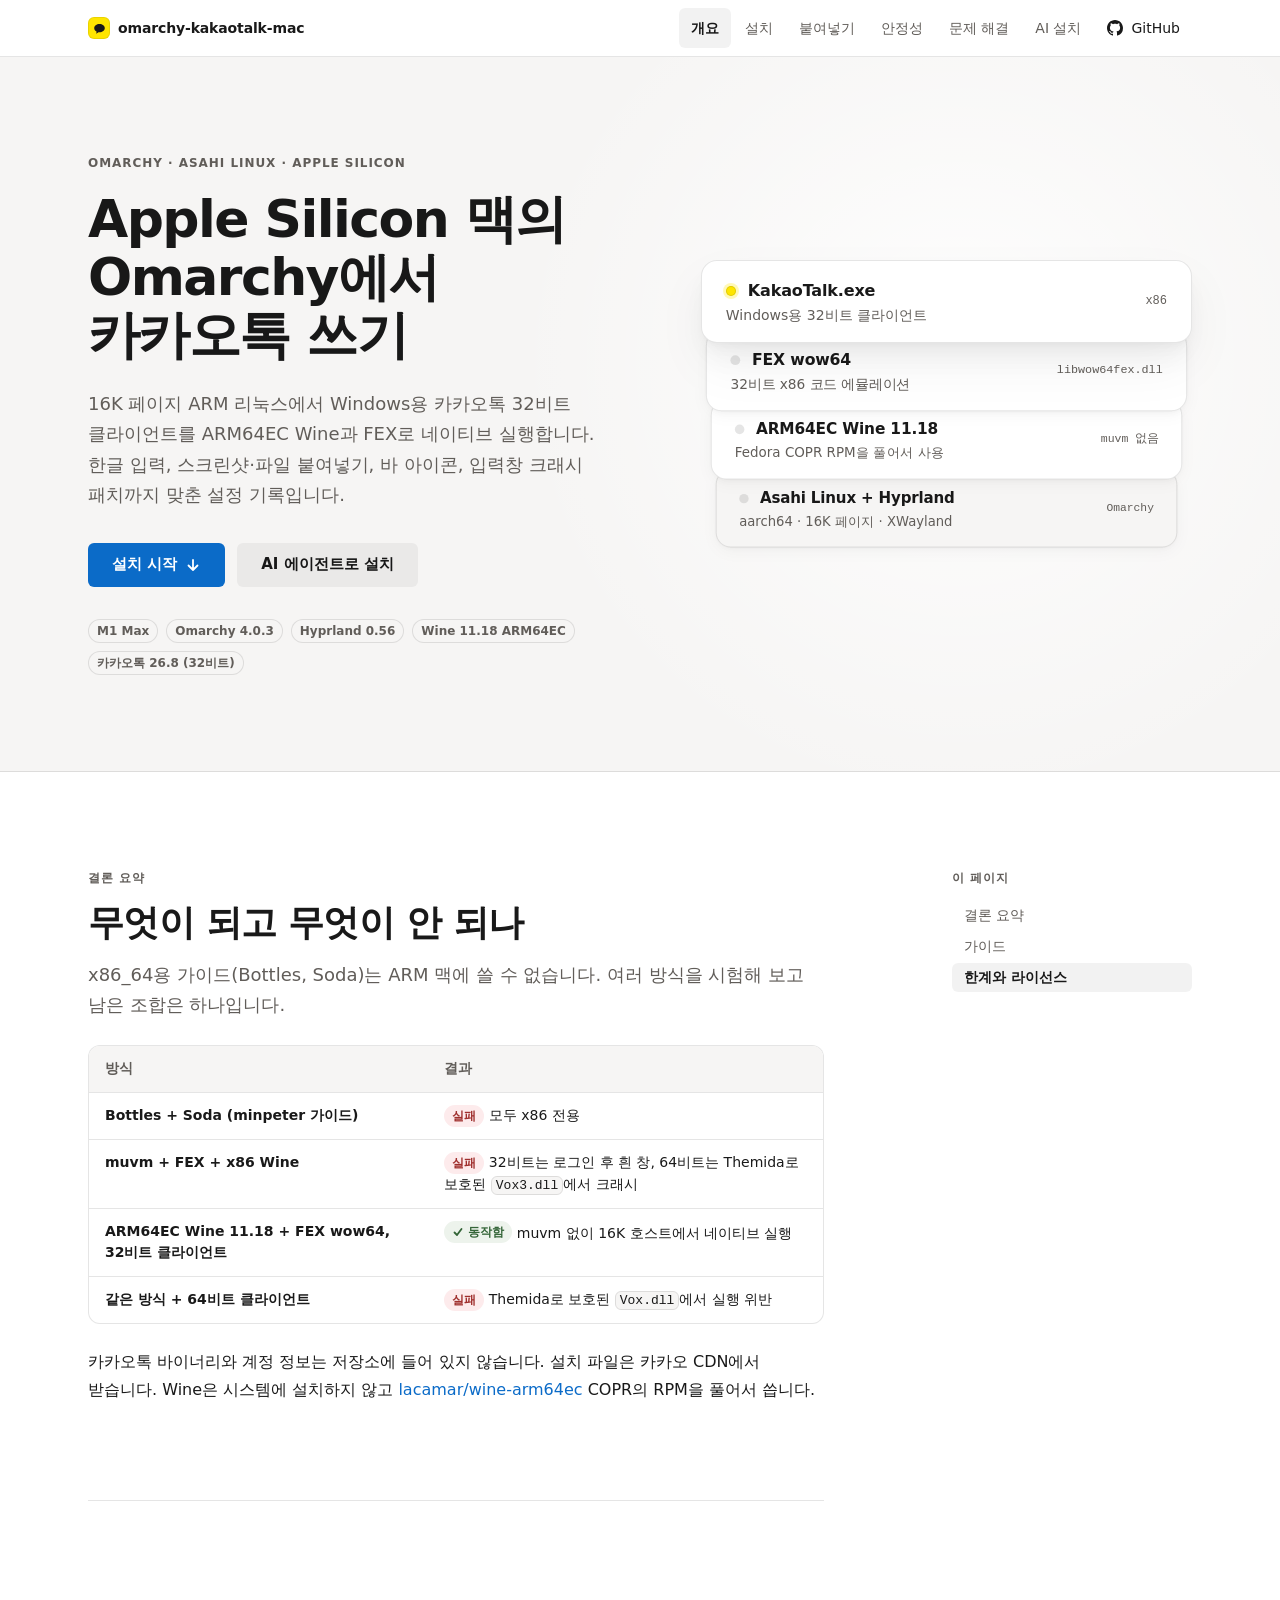
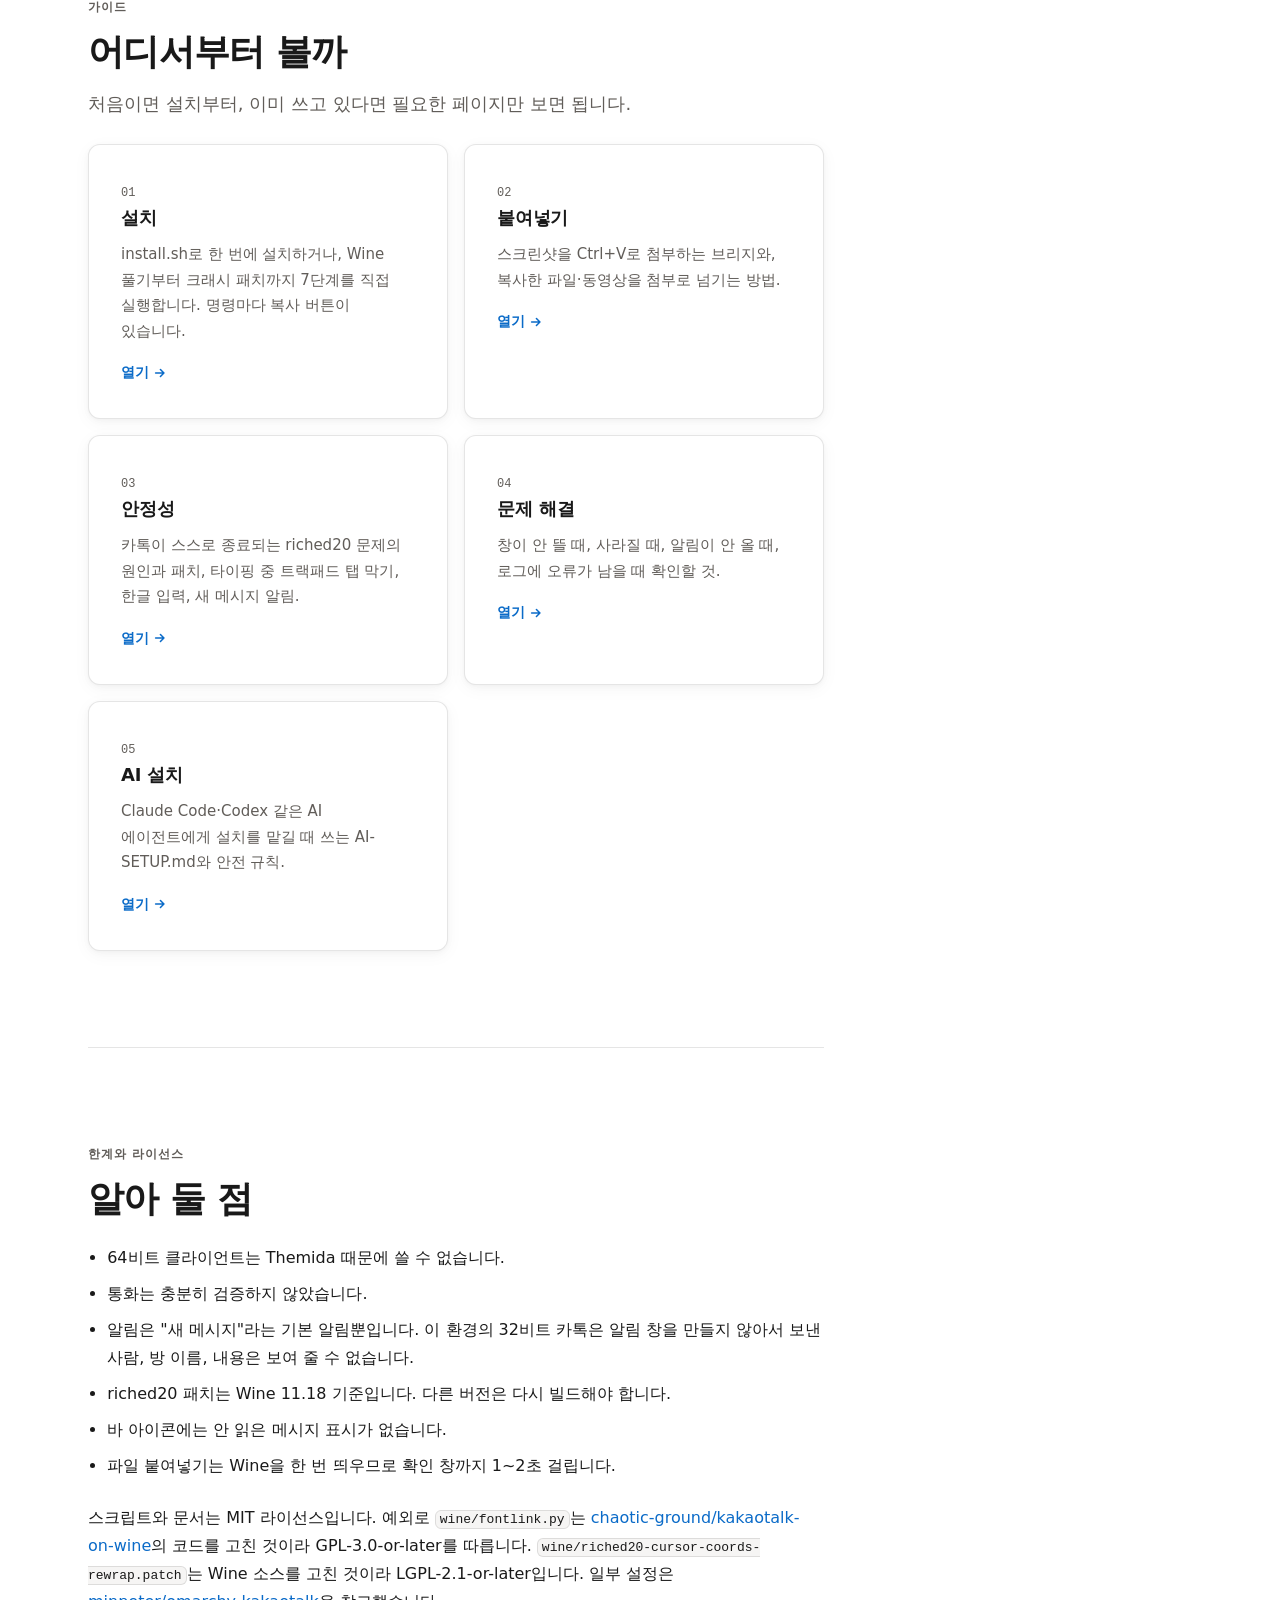
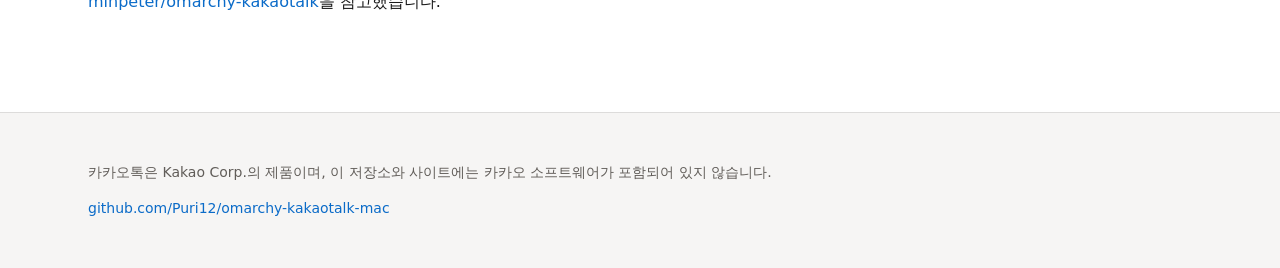
==== commit 927c6f4f: "Describe the new features on the guide site; add robots.txt and sitemap.xml Quick install section (i" ====
--- a/site/index.html
+++ b/site/index.html
@@ -95,10 +95,10 @@
 <h2 id="guide-h">어디서부터 볼까</h2>
 <p class="intro">처음이면 설치부터, 이미 쓰고 있다면 필요한 페이지만 보면 됩니다.</p>
 <div class="guide-grid">
-<a class="card card--link" href="install.html"><span class="num">01</span><h3>설치</h3><p>Wine 풀기부터 카톡 설치, 데스크톱 연동, 크래시 패치까지 7단계. 명령마다 복사 버튼이 있습니다.</p><span class="go">열기 <svg viewBox="0 0 16 16" aria-hidden="true"><path d="M3 8h9.5M8.5 4 12.5 8l-4 4" fill="none" stroke="currentColor" stroke-width="1.8" stroke-linecap="round" stroke-linejoin="round"/></svg></span></a>
+<a class="card card--link" href="install.html"><span class="num">01</span><h3>설치</h3><p>install.sh로 한 번에 설치하거나, Wine 풀기부터 크래시 패치까지 7단계를 직접 실행합니다. 명령마다 복사 버튼이 있습니다.</p><span class="go">열기 <svg viewBox="0 0 16 16" aria-hidden="true"><path d="M3 8h9.5M8.5 4 12.5 8l-4 4" fill="none" stroke="currentColor" stroke-width="1.8" stroke-linecap="round" stroke-linejoin="round"/></svg></span></a>
 <a class="card card--link" href="clipboard.html"><span class="num">02</span><h3>붙여넣기</h3><p>스크린샷을 Ctrl+V로 첨부하는 브리지와, 복사한 파일·동영상을 첨부로 넘기는 방법.</p><span class="go">열기 <svg viewBox="0 0 16 16" aria-hidden="true"><path d="M3 8h9.5M8.5 4 12.5 8l-4 4" fill="none" stroke="currentColor" stroke-width="1.8" stroke-linecap="round" stroke-linejoin="round"/></svg></span></a>
-<a class="card card--link" href="stability.html"><span class="num">03</span><h3>안정성</h3><p>카톡이 스스로 종료되는 riched20 문제의 원인과 패치, 타이핑 중 트랙패드 탭 막기, 한글 입력.</p><span class="go">열기 <svg viewBox="0 0 16 16" aria-hidden="true"><path d="M3 8h9.5M8.5 4 12.5 8l-4 4" fill="none" stroke="currentColor" stroke-width="1.8" stroke-linecap="round" stroke-linejoin="round"/></svg></span></a>
-<a class="card card--link" href="troubleshooting.html"><span class="num">04</span><h3>문제 해결</h3><p>창이 안 뜰 때, 사라질 때, 로그에 오류가 남을 때 확인할 것.</p><span class="go">열기 <svg viewBox="0 0 16 16" aria-hidden="true"><path d="M3 8h9.5M8.5 4 12.5 8l-4 4" fill="none" stroke="currentColor" stroke-width="1.8" stroke-linecap="round" stroke-linejoin="round"/></svg></span></a>
+<a class="card card--link" href="stability.html"><span class="num">03</span><h3>안정성</h3><p>카톡이 스스로 종료되는 riched20 문제의 원인과 패치, 타이핑 중 트랙패드 탭 막기, 한글 입력, 새 메시지 알림.</p><span class="go">열기 <svg viewBox="0 0 16 16" aria-hidden="true"><path d="M3 8h9.5M8.5 4 12.5 8l-4 4" fill="none" stroke="currentColor" stroke-width="1.8" stroke-linecap="round" stroke-linejoin="round"/></svg></span></a>
+<a class="card card--link" href="troubleshooting.html"><span class="num">04</span><h3>문제 해결</h3><p>창이 안 뜰 때, 사라질 때, 알림이 안 올 때, 로그에 오류가 남을 때 확인할 것.</p><span class="go">열기 <svg viewBox="0 0 16 16" aria-hidden="true"><path d="M3 8h9.5M8.5 4 12.5 8l-4 4" fill="none" stroke="currentColor" stroke-width="1.8" stroke-linecap="round" stroke-linejoin="round"/></svg></span></a>
 <a class="card card--link" href="ai.html"><span class="num">05</span><h3>AI 설치</h3><p>Claude Code·Codex 같은 AI 에이전트에게 설치를 맡길 때 쓰는 AI-SETUP.md와 안전 규칙.</p><span class="go">열기 <svg viewBox="0 0 16 16" aria-hidden="true"><path d="M3 8h9.5M8.5 4 12.5 8l-4 4" fill="none" stroke="currentColor" stroke-width="1.8" stroke-linecap="round" stroke-linejoin="round"/></svg></span></a>
 </div>
 </section>
@@ -107,7 +107,8 @@
         <h2 id="limits-h">알아 둘 점</h2>
         <ul class="plain">
           <li>64비트 클라이언트는 Themida 때문에 쓸 수 없습니다.</li>
-          <li>통화와 알림은 충분히 검증하지 않았습니다. 이 환경의 32비트 카톡은 새 메시지 알림 창을 만들지 않았습니다.</li>
+          <li>통화는 충분히 검증하지 않았습니다.</li>
+          <li>알림은 "새 메시지"라는 기본 알림뿐입니다. 이 환경의 32비트 카톡은 알림 창을 만들지 않아서 보낸 사람, 방 이름, 내용은 보여 줄 수 없습니다.</li>
           <li>riched20 패치는 Wine 11.18 기준입니다. 다른 버전은 다시 빌드해야 합니다.</li>
           <li>바 아이콘에는 안 읽은 메시지 표시가 없습니다.</li>
           <li>파일 붙여넣기는 Wine을 한 번 띄우므로 확인 창까지 1~2초 걸립니다.</li>
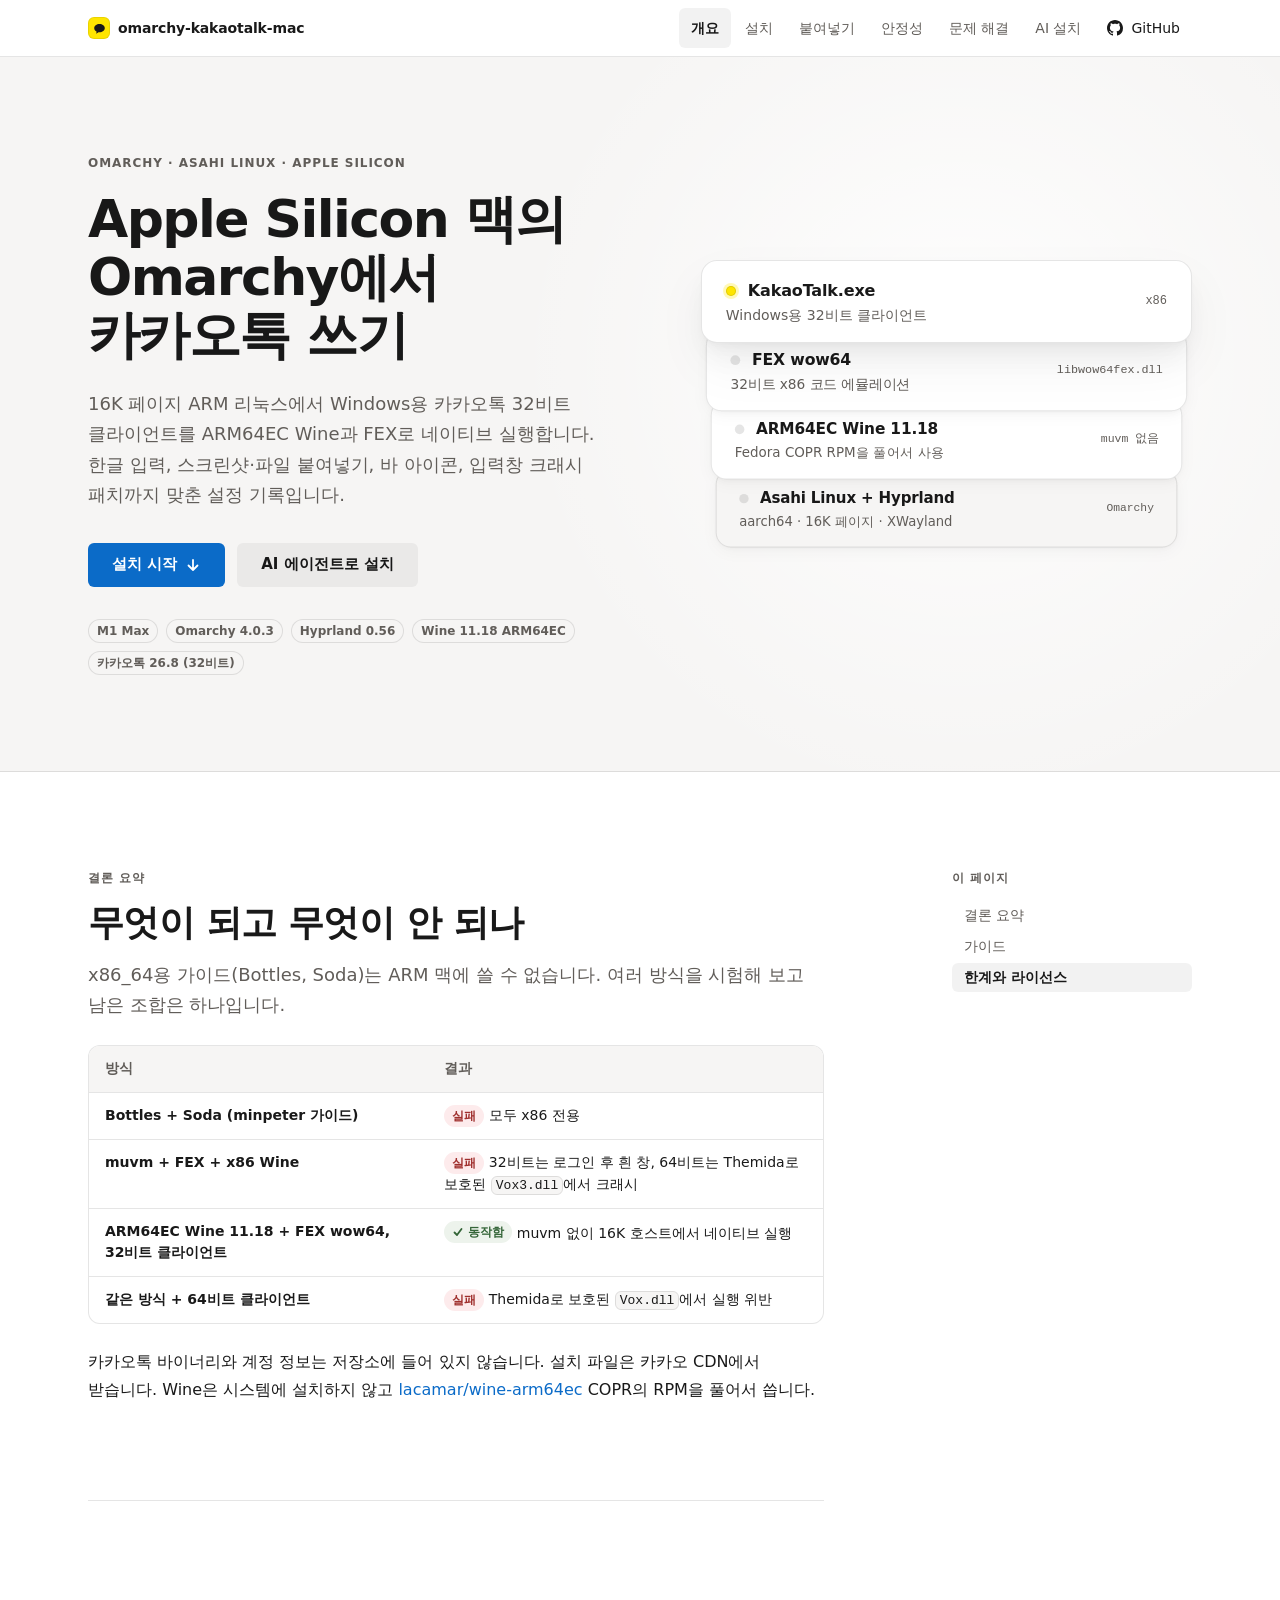
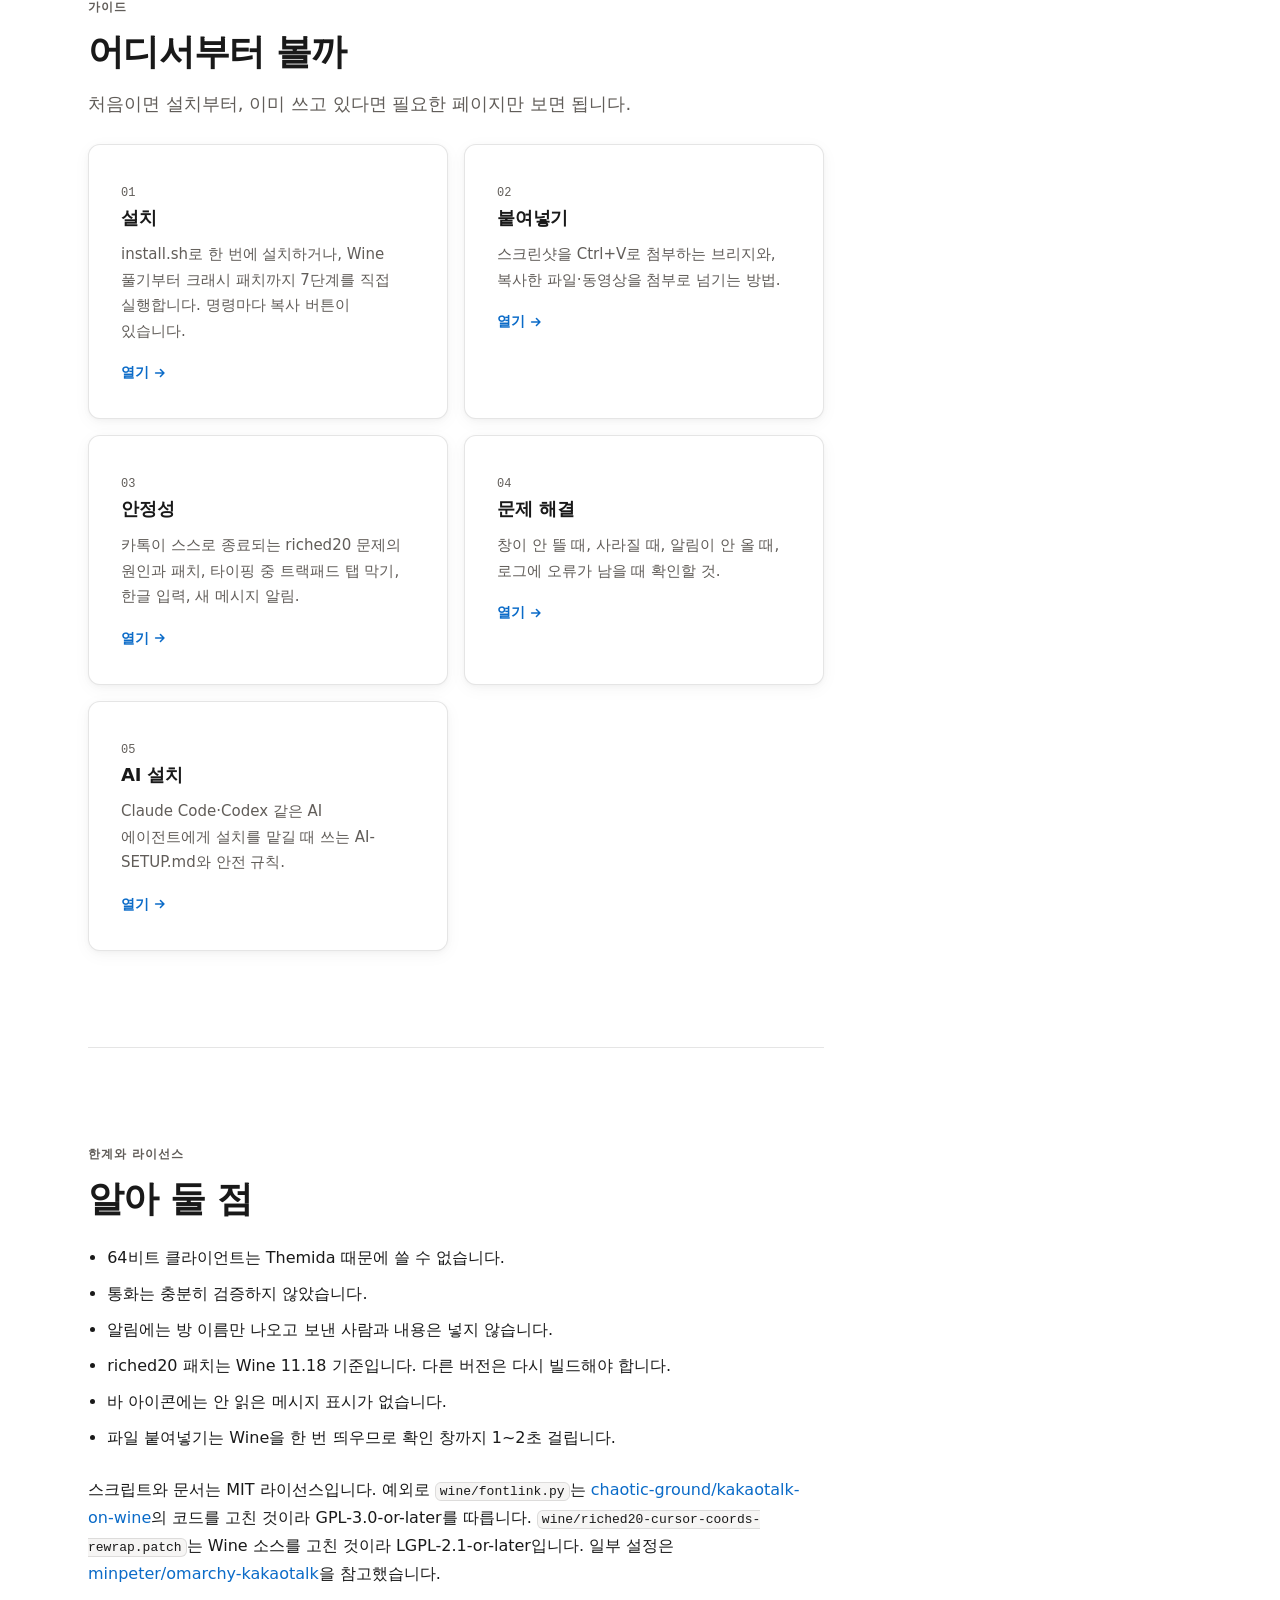
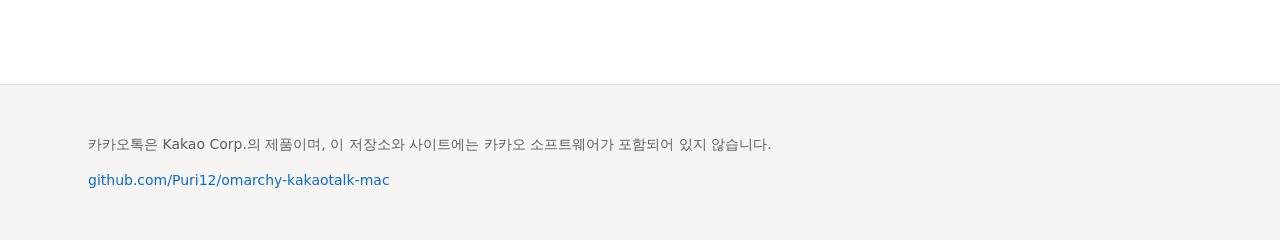
==== commit fe5f5ea1: "Route KakaoTalk's own popups to room-titled system notifications KakaoTalk now shows its bottom-righ" ====
--- a/site/index.html
+++ b/site/index.html
@@ -108,7 +108,7 @@
         <ul class="plain">
           <li>64비트 클라이언트는 Themida 때문에 쓸 수 없습니다.</li>
           <li>통화는 충분히 검증하지 않았습니다.</li>
-          <li>알림은 "새 메시지"라는 기본 알림뿐입니다. 이 환경의 32비트 카톡은 알림 창을 만들지 않아서 보낸 사람, 방 이름, 내용은 보여 줄 수 없습니다.</li>
+          <li>알림에는 방 이름만 나오고 보낸 사람과 내용은 넣지 않습니다.</li>
           <li>riched20 패치는 Wine 11.18 기준입니다. 다른 버전은 다시 빌드해야 합니다.</li>
           <li>바 아이콘에는 안 읽은 메시지 표시가 없습니다.</li>
           <li>파일 붙여넣기는 Wine을 한 번 띄우므로 확인 창까지 1~2초 걸립니다.</li>
